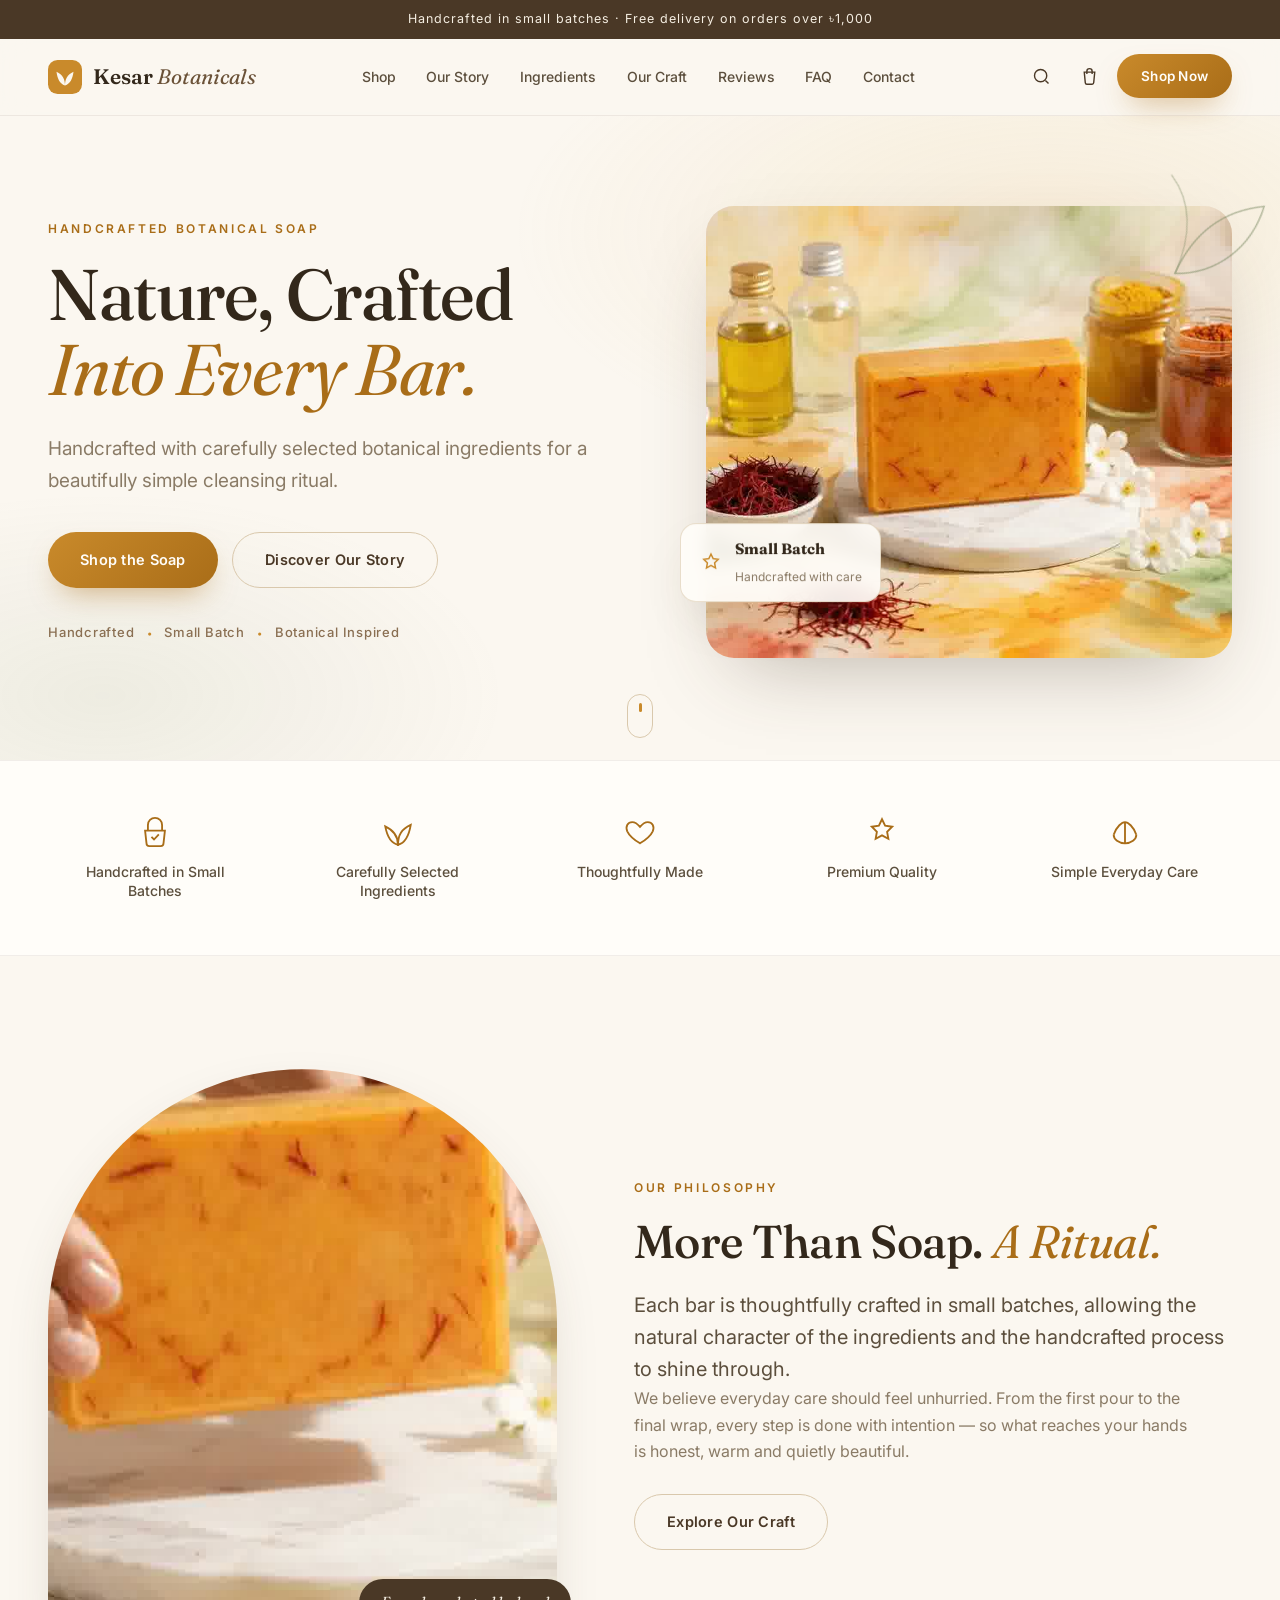
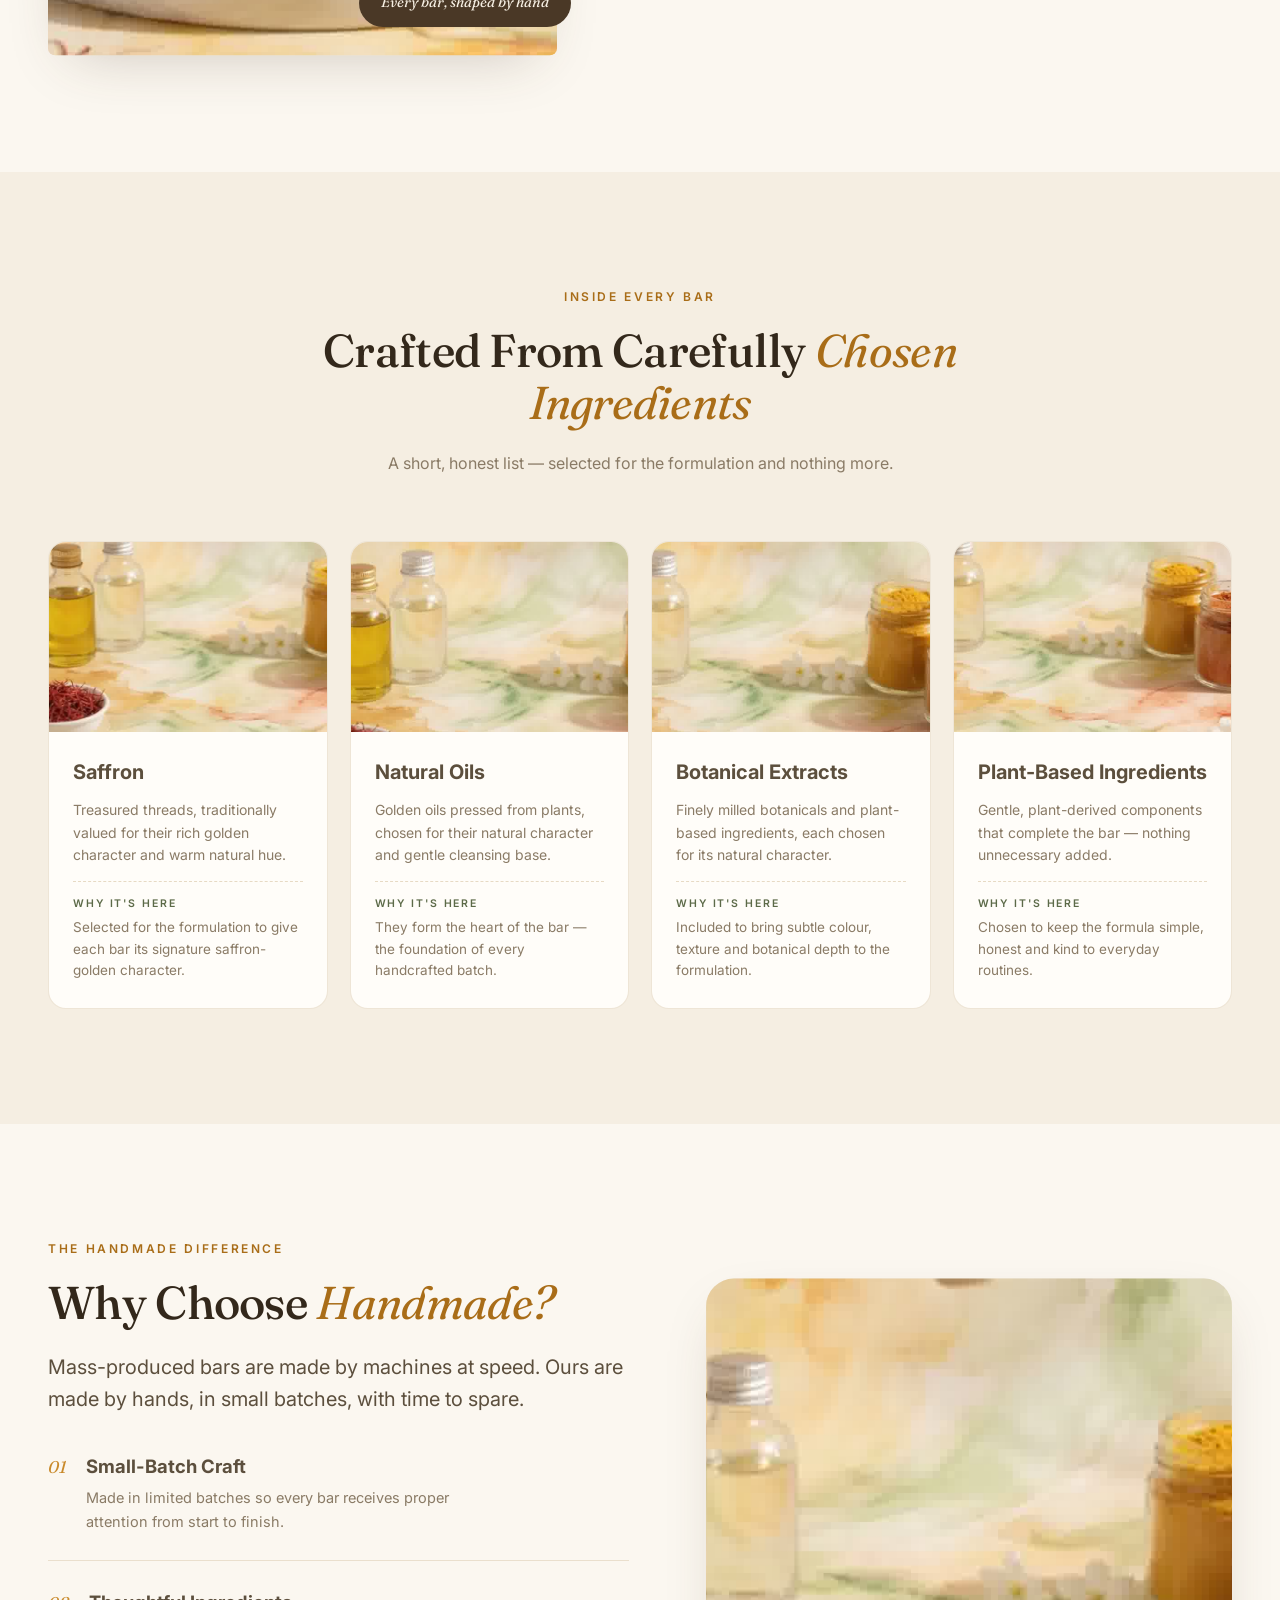
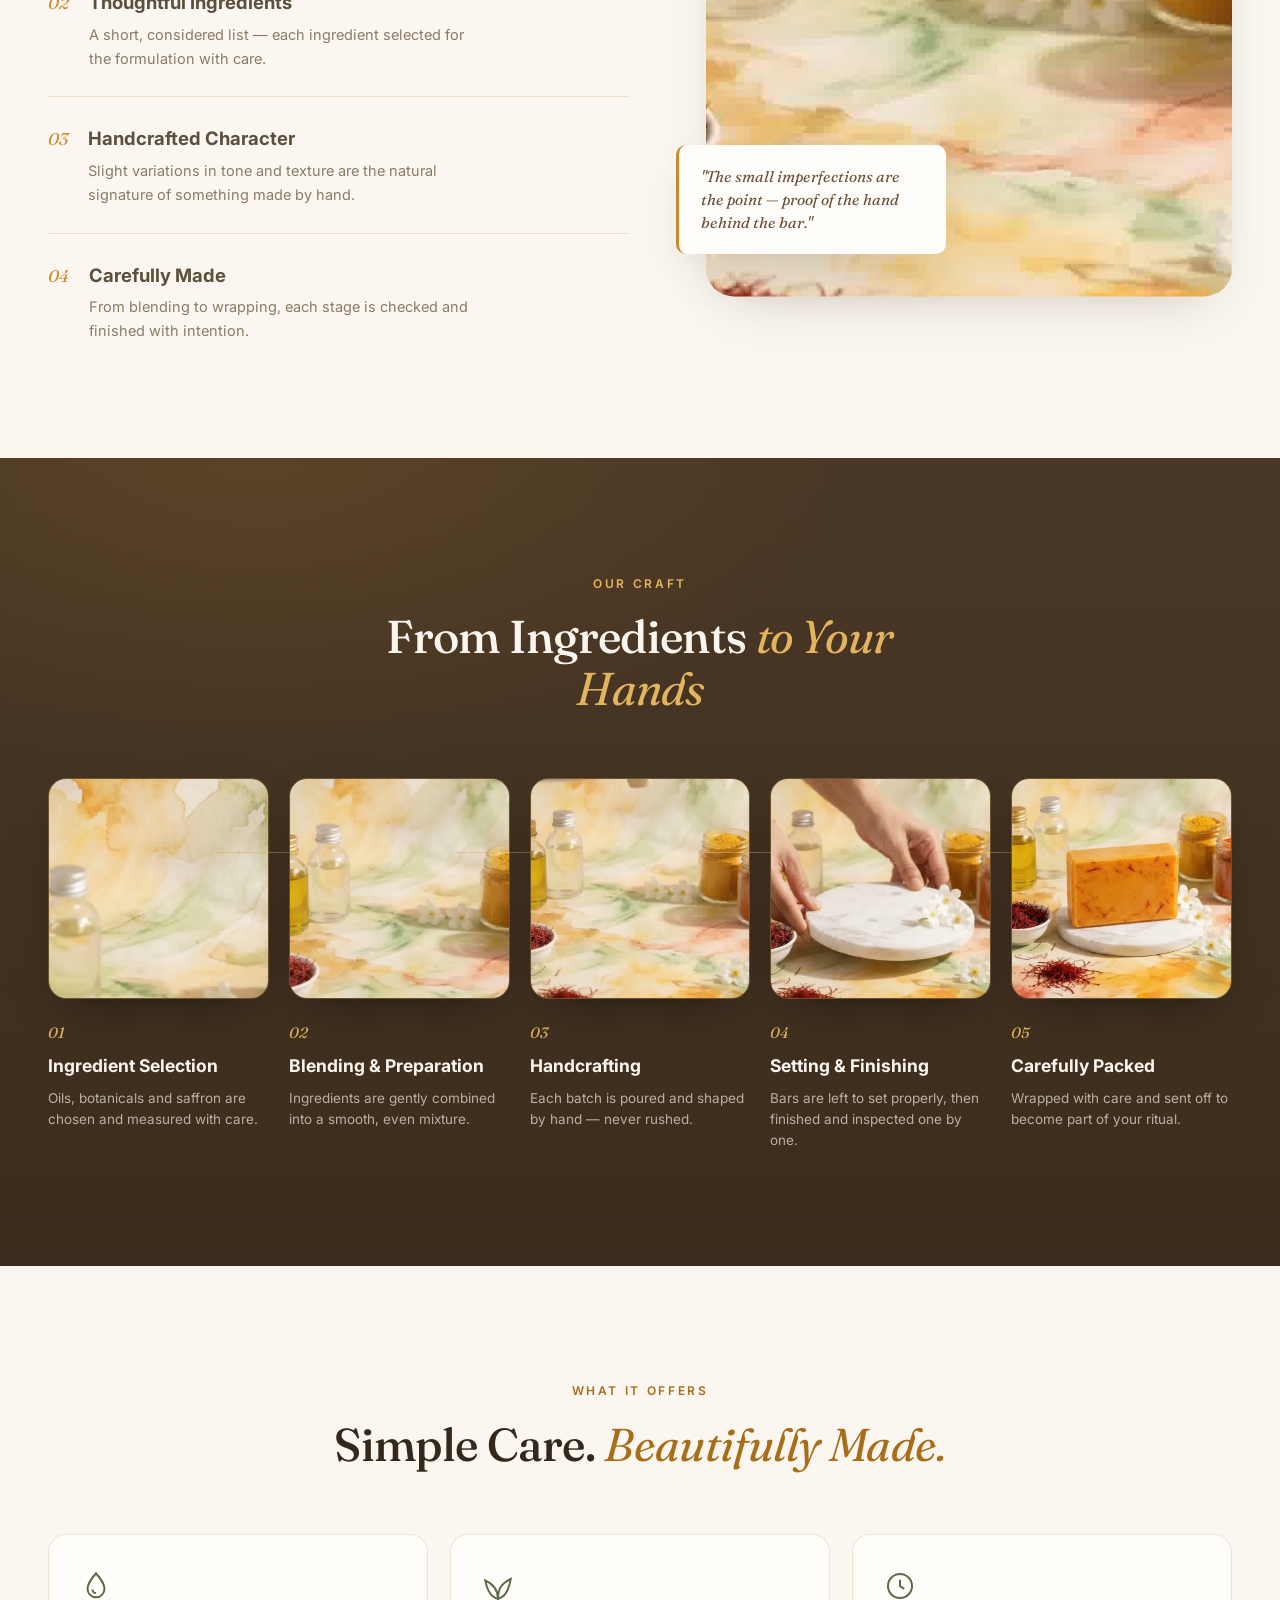
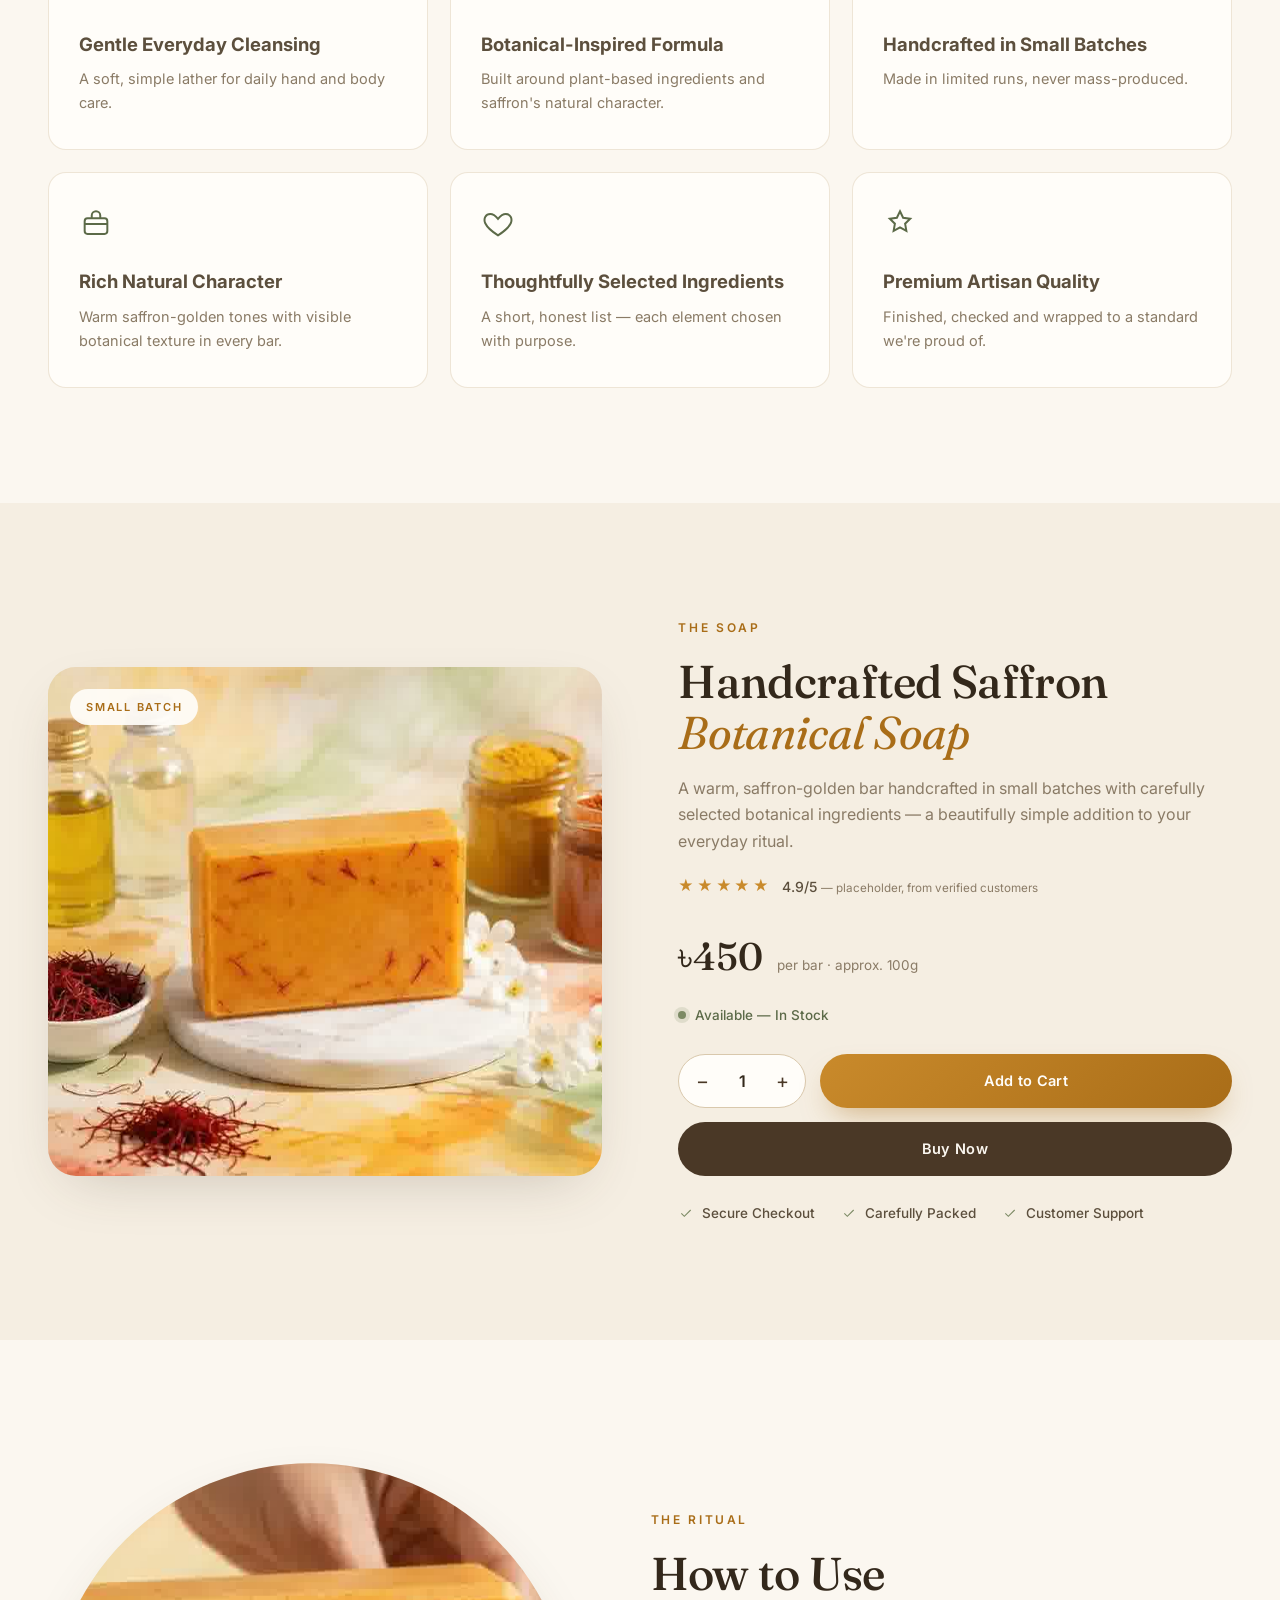
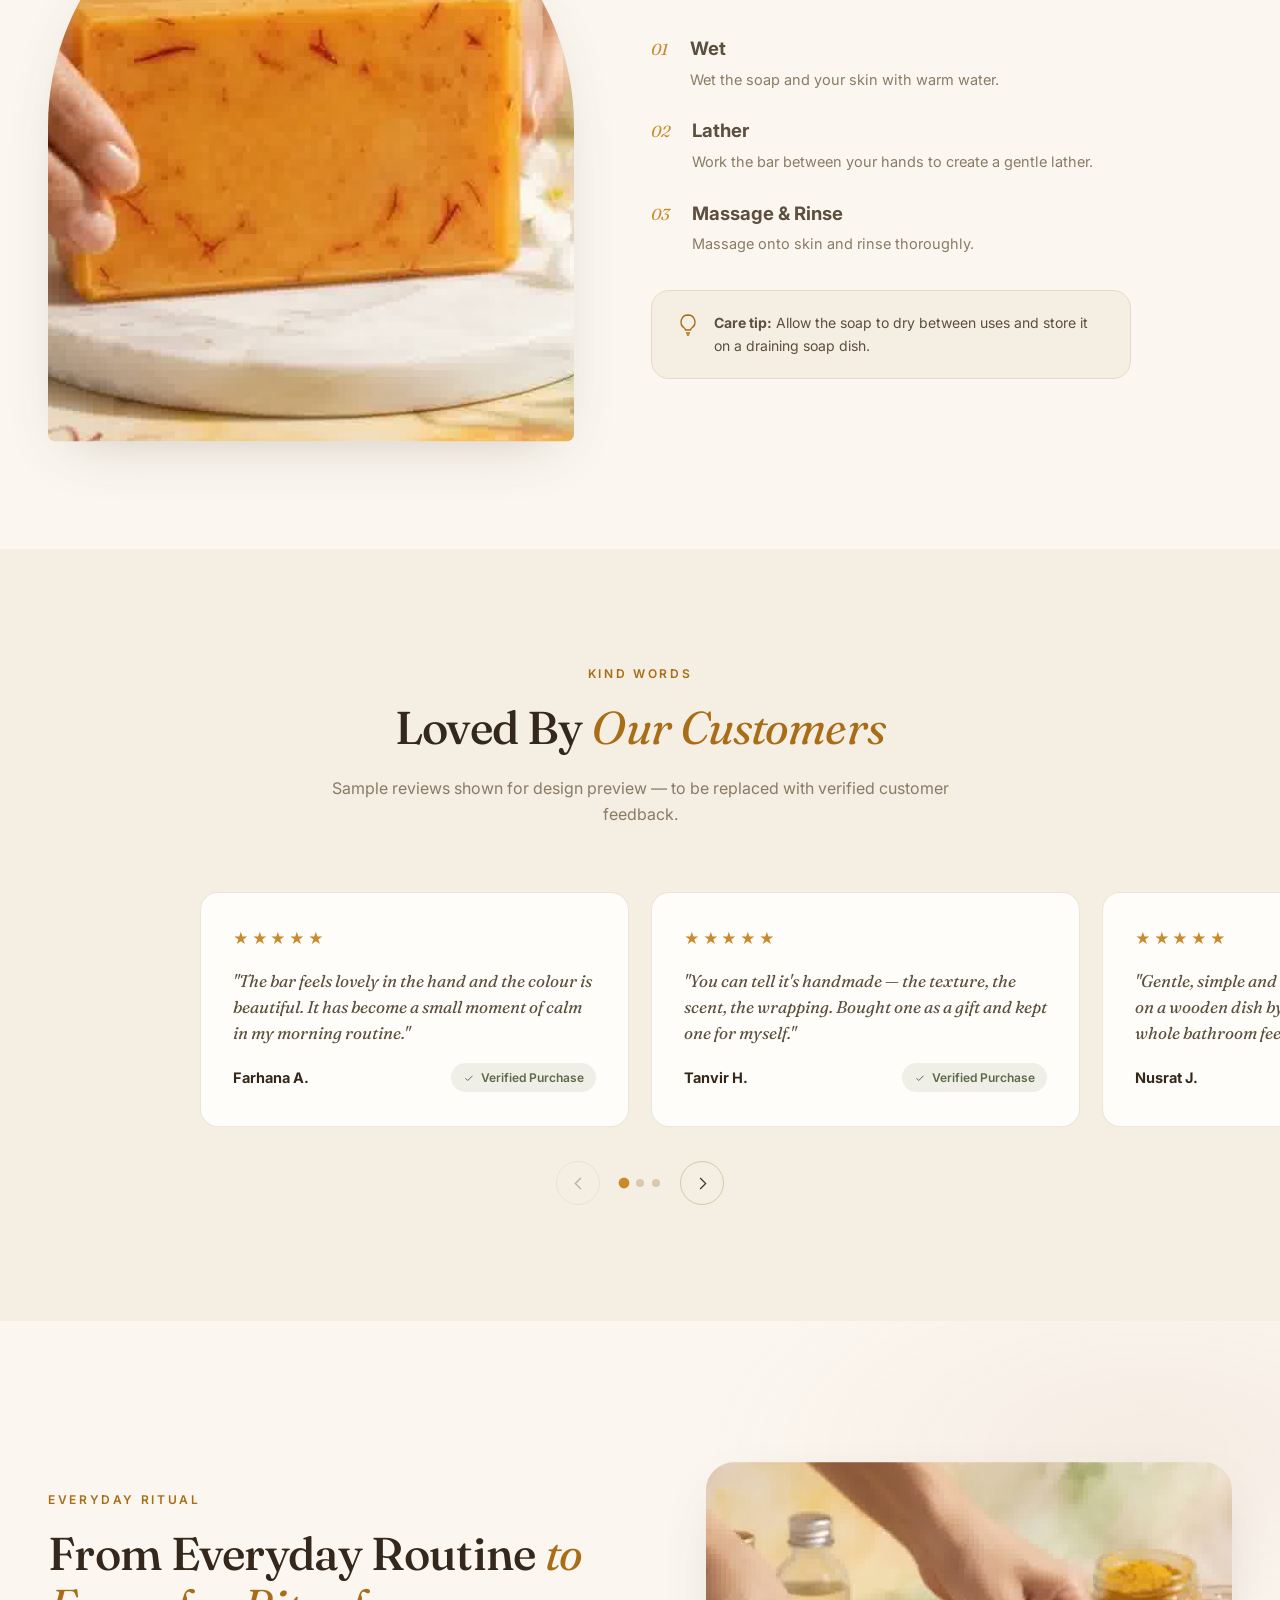
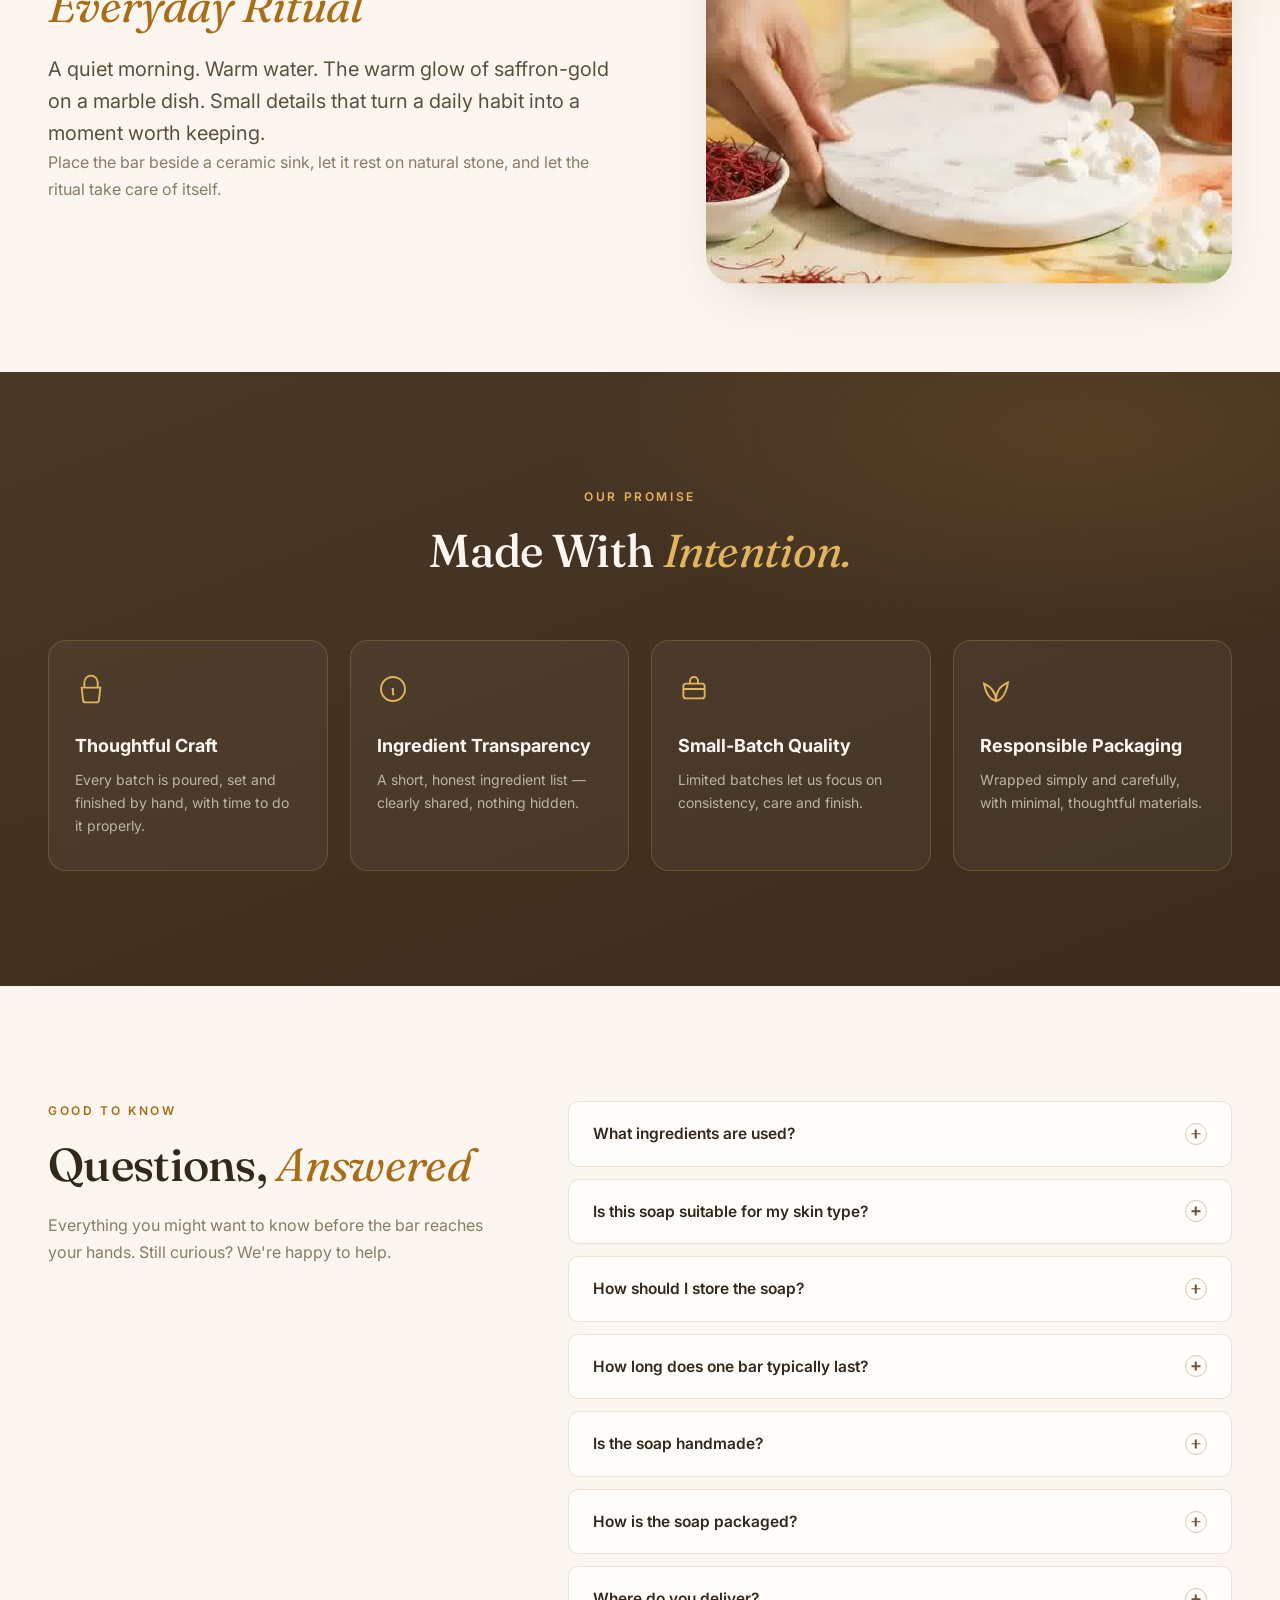
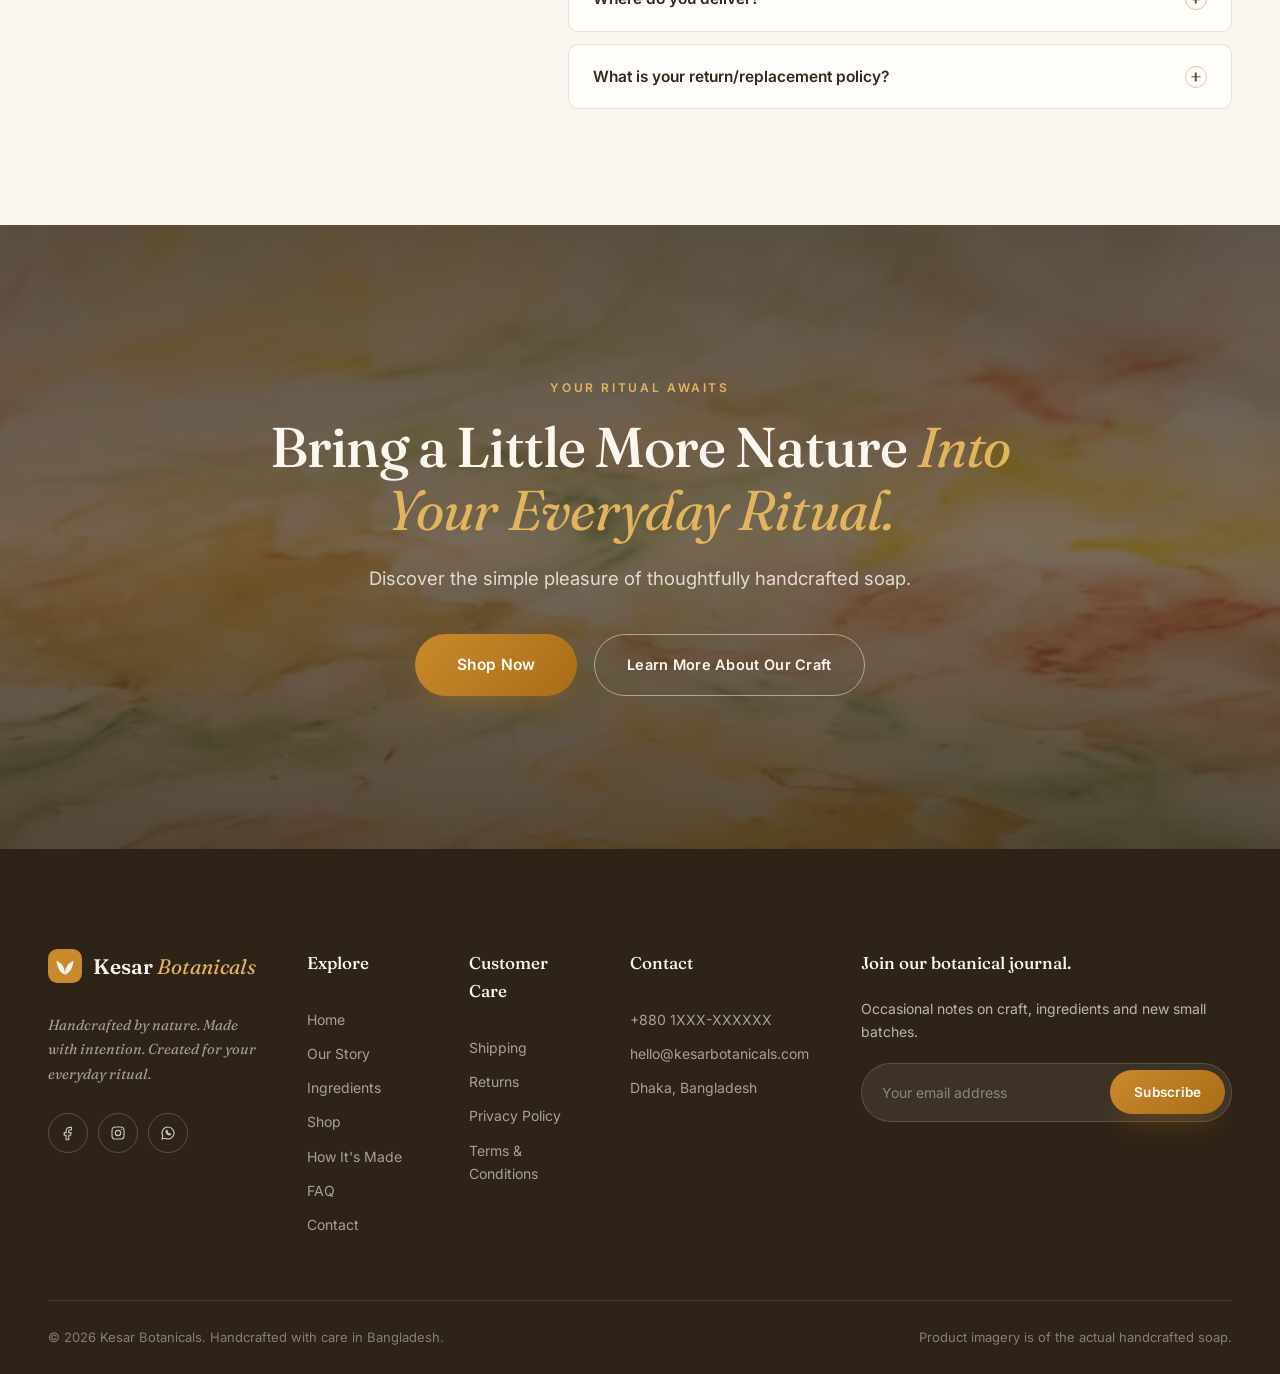
==== index.html @ 97b20f58 "Initial commit: Kesar Botanicals — handcrafted saffron soap landing page + checkout" ====
<!DOCTYPE html>
<html lang="en">
<head>
<meta charset="UTF-8">
<meta name="viewport" content="width=device-width, initial-scale=1.0">
<title>Kesar Botanicals — Handcrafted Saffron Botanical Soap</title>
<meta name="description" content="Handcrafted saffron botanical soap, made in small batches with carefully selected natural ingredients. Nature, crafted into every bar.">
<link rel="icon" href="data:image/svg+xml,<svg xmlns='http://www.w3.org/2000/svg' viewBox='0 0 32 32'><rect width='32' height='32' rx='8' fill='%23C98A2B'/><path d='M16 24c0-6 2-10 8-13-1 7-3 11-8 13zm0 0c0-6-2-10-8-13 1 7 3 11 8 13z' fill='%23FBF7F0'/></svg>">
<link rel="preconnect" href="https://fonts.googleapis.com">
<link rel="preconnect" href="https://fonts.gstatic.com" crossorigin>
<link href="https://fonts.googleapis.com/css2?family=Fraunces:ital,opsz,wght@0,9..144,300;0,9..144,400;0,9..144,500;0,9..144,600;1,9..144,300;1,9..144,400;1,9..144,500&family=Inter:wght@300;400;500;600&display=swap" rel="stylesheet">
<link rel="stylesheet" href="css/style.css">
</head>
<body>

<!-- ============ ANNOUNCEMENT BAR ============ -->
<div class="announce">Handcrafted in small batches · Free delivery on orders over ৳1,000</div>

<!-- ============ NAVIGATION ============ -->
<header class="nav" id="nav">
  <div class="container nav__inner">
    <a href="#hero" class="nav__logo" aria-label="Kesar Botanicals home">
      <svg viewBox="0 0 32 32" class="nav__logo-mark" aria-hidden="true"><rect width="32" height="32" rx="9" fill="var(--saffron)"/><path d="M16 24c0-6 2-10 8-13-1 7-3 11-8 13zm0 0c0-6-2-10-8-13 1 7 3 11 8 13z" fill="var(--ivory)"/></svg>
      <span>Kesar<em> Botanicals</em></span>
    </a>

    <nav class="nav__links" id="navLinks" aria-label="Primary">
      <a href="#shop">Shop</a>
      <a href="#story">Our Story</a>
      <a href="#ingredients">Ingredients</a>
      <a href="#craft">Our Craft</a>
      <a href="#reviews">Reviews</a>
      <a href="#faq">FAQ</a>
      <a href="#contact">Contact</a>
    </nav>

    <div class="nav__actions">
      <button class="icon-btn" aria-label="Search">
        <svg viewBox="0 0 24 24" fill="none" stroke="currentColor" stroke-width="1.6"><circle cx="11" cy="11" r="7"/><path d="M20 20l-3.5-3.5"/></svg>
      </button>
      <button class="icon-btn cart-btn" id="cartBtn" aria-label="Cart">
        <svg viewBox="0 0 24 24" fill="none" stroke="currentColor" stroke-width="1.6"><path d="M6 7h12l-1.2 12.2a1.8 1.8 0 0 1-1.8 1.6H9a1.8 1.8 0 0 1-1.8-1.6L6 7z"/><path d="M9 9V6a3 3 0 0 1 6 0v3"/></svg>
        <span class="cart-count" id="cartCount">0</span>
      </button>
      <a href="#shop" class="btn btn--primary btn--sm nav__cta">Shop Now</a>
      <button class="icon-btn nav__burger" id="burger" aria-label="Menu" aria-expanded="false">
        <svg viewBox="0 0 24 24" fill="none" stroke="currentColor" stroke-width="1.6"><path d="M4 7h16M4 12h16M4 17h16"/></svg>
      </button>
    </div>
  </div>
</header>

<!-- ============ 01 · HERO ============ -->
<section class="hero" id="hero">
  <div class="container hero__grid">
    <div class="hero__content">
      <p class="eyebrow reveal">Handcrafted Botanical Soap</p>
      <h1 class="hero__title reveal d1">Nature, Crafted <em>Into Every Bar.</em></h1>
      <p class="hero__sub reveal d2">Handcrafted with carefully selected botanical ingredients for a beautifully simple cleansing ritual.</p>
      <div class="hero__cta reveal d3">
        <a href="#shop" class="btn btn--primary">Shop the Soap</a>
        <a href="#story" class="btn btn--ghost">Discover Our Story</a>
      </div>
      <p class="hero__trust reveal d4">
        <span>Handcrafted</span><i>•</i><span>Small Batch</span><i>•</i><span>Botanical Inspired</span>
      </p>
    </div>

    <div class="hero__visual reveal d2">
      <div class="hero__frame" data-parallax="0.05">
        <img src="Images-jpg/Images/ezgif-frame-300.jpg" alt="Handcrafted saffron botanical soap resting on a marble dish, styled with saffron threads, natural oils and white blossoms" fetchpriority="high">
      </div>
      <div class="hero__badge" data-parallax="0.12">
        <svg viewBox="0 0 24 24" fill="none" stroke="currentColor" stroke-width="1.5" aria-hidden="true"><path d="M12 3l2.2 4.6 5 .7-3.6 3.5.9 5-4.5-2.4L7.5 16.8l.9-5L4.8 8.3l5-.7L12 3z"/></svg>
        <div><strong>Small Batch</strong><span>Handcrafted with care</span></div>
      </div>
      <svg class="hero__leaf" viewBox="0 0 120 120" aria-hidden="true"><path d="M60 110C60 70 75 40 110 20c5 40-15 75-50 90z" fill="none" stroke="var(--green)" stroke-width="1.4" opacity=".55"/><path d="M60 110C60 75 50 45 20 28" fill="none" stroke="var(--green)" stroke-width="1.2" opacity=".4"/></svg>
    </div>
  </div>
  <a href="#promise" class="hero__scroll" aria-label="Scroll to content"><span></span></a>
</section>

<!-- ============ 02 · TRUST / BRAND PROMISE ============ -->
<section class="promise" id="promise">
  <div class="container">
    <ul class="promise__grid">
      <li class="promise__item reveal">
        <svg viewBox="0 0 24 24" fill="none" stroke="currentColor" stroke-width="1.4"><path d="M7 11V7a5 5 0 0 1 10 0v4"/><path d="M5 11h14l-1 9a2 2 0 0 1-2 2H8a2 2 0 0 1-2-2l-1-9z"/><path d="M9.5 15.5l1.8 1.8 3.4-3.6"/></svg>
        <h3>Handcrafted in Small Batches</h3>
      </li>
      <li class="promise__item reveal d1">
        <svg viewBox="0 0 24 24" fill="none" stroke="currentColor" stroke-width="1.4"><path d="M12 21c0-7 2.5-11 9-14-1.5 9-4.5 13-9 14z"/><path d="M12 21C12 15 9.5 11 3 8c1.5 8 4.5 12 9 13z"/></svg>
        <h3>Carefully Selected Ingredients</h3>
      </li>
      <li class="promise__item reveal d2">
        <svg viewBox="0 0 24 24" fill="none" stroke="currentColor" stroke-width="1.4"><path d="M12 20s-7-4.3-9-8.5C1.5 8 3.5 5 6.5 5c2 0 3.7 1.2 5.5 3.4C13.8 6.2 15.5 5 17.5 5c3 0 5 3 3.5 6.5-2 4.2-9 8.5-9 8.5z"/></svg>
        <h3>Thoughtfully Made</h3>
      </li>
      <li class="promise__item reveal d3">
        <svg viewBox="0 0 24 24" fill="none" stroke="currentColor" stroke-width="1.4"><path d="M12 3l2.2 4.6 5 .7-3.6 3.5.9 5-4.5-2.4L7.5 16.8l.9-5L4.8 8.3l5-.7L12 3z"/></svg>
        <h3>Premium Quality</h3>
      </li>
      <li class="promise__item reveal d4">
        <svg viewBox="0 0 24 24" fill="none" stroke="currentColor" stroke-width="1.4"><path d="M4 14c2-6 6-9 8-9s6 3 8 9"/><path d="M4 14c0 3.3 3.6 6 8 6s8-2.7 8-6"/><path d="M12 5v15"/></svg>
        <h3>Simple Everyday Care</h3>
      </li>
    </ul>
  </div>
</section>

<!-- ============ 03 · PRODUCT STORY ============ -->
<section class="story section" id="story">
  <div class="container story__grid">
    <div class="story__visual reveal">
      <div class="frame frame--arch" data-parallax="0.04">
        <img src="Images-jpg/Images/ezgif-frame-199.jpg" alt="Hands holding the handcrafted saffron soap above a marble dish" loading="lazy">
      </div>
      <div class="story__chip">Every bar, shaped by hand</div>
    </div>
    <div class="story__content">
      <p class="eyebrow reveal">Our Philosophy</p>
      <h2 class="h2 reveal d1">More Than Soap. <em>A Ritual.</em></h2>
      <p class="lead reveal d2">Each bar is thoughtfully crafted in small batches, allowing the natural character of the ingredients and the handcrafted process to shine through.</p>
      <p class="body reveal d3">We believe everyday care should feel unhurried. From the first pour to the final wrap, every step is done with intention — so what reaches your hands is honest, warm and quietly beautiful.</p>
      <a href="#craft" class="btn btn--ghost reveal d4">Explore Our Craft</a>
    </div>
  </div>
</section>

<!-- ============ 04 · INGREDIENTS ============ -->
<section class="ingredients section section--cream" id="ingredients">
  <div class="container">
    <div class="section-head">
      <p class="eyebrow reveal">Inside Every Bar</p>
      <h2 class="h2 reveal d1">Crafted From Carefully <em>Chosen Ingredients</em></h2>
      <p class="section-head__sub reveal d2">A short, honest list — selected for the formulation and nothing more.</p>
    </div>

    <div class="ing-grid">
      <article class="ing-card reveal">
        <div class="ing-card__img"><img src="Images-jpg/Images/ezgif-frame-150.jpg" alt="Bowl of deep red saffron threads" style="object-position:14% 80%" loading="lazy"></div>
        <div class="ing-card__body">
          <h3>Saffron</h3>
          <p>Treasured threads, traditionally valued for their rich golden character and warm natural hue.</p>
          <p class="ing-card__why"><span>Why it's here</span>Selected for the formulation to give each bar its signature saffron-golden character.</p>
        </div>
      </article>

      <article class="ing-card reveal d1">
        <div class="ing-card__img"><img src="Images-jpg/Images/ezgif-frame-100.jpg" alt="Bottles of golden natural oils" style="object-position:24% 42%" loading="lazy"></div>
        <div class="ing-card__body">
          <h3>Natural Oils</h3>
          <p>Golden oils pressed from plants, chosen for their natural character and gentle cleansing base.</p>
          <p class="ing-card__why"><span>Why it's here</span>They form the heart of the bar — the foundation of every handcrafted batch.</p>
        </div>
      </article>

      <article class="ing-card reveal d2">
        <div class="ing-card__img"><img src="Images-jpg/Images/ezgif-frame-100.jpg" alt="Jars of finely milled botanical powders" style="object-position:86% 42%" loading="lazy"></div>
        <div class="ing-card__body">
          <h3>Botanical Extracts</h3>
          <p>Finely milled botanicals and plant-based ingredients, each chosen for its natural character.</p>
          <p class="ing-card__why"><span>Why it's here</span>Included to bring subtle colour, texture and botanical depth to the formulation.</p>
        </div>
      </article>

      <article class="ing-card reveal d3">
        <div class="ing-card__img"><img src="Images-jpg/Images/ezgif-frame-150.jpg" alt="Delicate white jasmine blossoms" style="object-position:82% 88%" loading="lazy"></div>
        <div class="ing-card__body">
          <h3>Plant-Based Ingredients</h3>
          <p>Gentle, plant-derived components that complete the bar — nothing unnecessary added.</p>
          <p class="ing-card__why"><span>Why it's here</span>Chosen to keep the formula simple, honest and kind to everyday routines.</p>
        </div>
      </article>
    </div>
  </div>
</section>

<!-- ============ 05 · WHY HANDMADE ============ -->
<section class="why section" id="why">
  <div class="container why__grid">
    <div class="why__content">
      <p class="eyebrow reveal">The Handmade Difference</p>
      <h2 class="h2 reveal d1">Why Choose <em>Handmade?</em></h2>
      <p class="lead reveal d2">Mass-produced bars are made by machines at speed. Ours are made by hands, in small batches, with time to spare.</p>

      <ul class="why__list">
        <li class="reveal d2">
          <span class="why__num">01</span>
          <div><h3>Small-Batch Craft</h3><p>Made in limited batches so every bar receives proper attention from start to finish.</p></div>
        </li>
        <li class="reveal d3">
          <span class="why__num">02</span>
          <div><h3>Thoughtful Ingredients</h3><p>A short, considered list — each ingredient selected for the formulation with care.</p></div>
        </li>
        <li class="reveal d4">
          <span class="why__num">03</span>
          <div><h3>Handcrafted Character</h3><p>Slight variations in tone and texture are the natural signature of something made by hand.</p></div>
        </li>
        <li class="reveal d5">
          <span class="why__num">04</span>
          <div><h3>Carefully Made</h3><p>From blending to wrapping, each stage is checked and finished with intention.</p></div>
        </li>
      </ul>
    </div>

    <div class="why__visual reveal d2">
      <div class="frame frame--tall" data-parallax="0.05">
        <img src="Images-jpg/Images/ezgif-frame-150.jpg" alt="Botanical powders, saffron threads and blossoms arranged on a hand-painted surface" loading="lazy">
      </div>
      <div class="why__quote">
        <p>"The small imperfections are the point — proof of the hand behind the bar."</p>
      </div>
    </div>
  </div>
</section>

<!-- ============ 06 · HOW IT'S MADE ============ -->
<section class="craft section section--deep" id="craft">
  <div class="container">
    <div class="section-head">
      <p class="eyebrow eyebrow--light reveal">Our Craft</p>
      <h2 class="h2 h2--light reveal d1">From Ingredients <em>to Your Hands</em></h2>
    </div>

    <ol class="steps">
      <li class="step reveal">
        <div class="step__img"><img src="Images-jpg/Images/ezgif-frame-050.jpg" alt="Golden oils and ingredient bottles gathered for a new batch" loading="lazy"></div>
        <span class="step__num">01</span>
        <h3>Ingredient Selection</h3>
        <p>Oils, botanicals and saffron are chosen and measured with care.</p>
      </li>
      <li class="step reveal d1">
        <div class="step__img"><img src="Images-jpg/Images/ezgif-frame-100.jpg" alt="Natural oils and botanical powders prepared for blending" loading="lazy"></div>
        <span class="step__num">02</span>
        <h3>Blending &amp; Preparation</h3>
        <p>Ingredients are gently combined into a smooth, even mixture.</p>
      </li>
      <li class="step reveal d2">
        <div class="step__img"><img src="Images-jpg/Images/ezgif-frame-150.jpg" alt="The full handcrafting table with saffron, oils and botanicals" loading="lazy"></div>
        <span class="step__num">03</span>
        <h3>Handcrafting</h3>
        <p>Each batch is poured and shaped by hand — never rushed.</p>
      </li>
      <li class="step reveal d3">
        <div class="step__img"><img src="Images-jpg/Images/ezgif-frame-180.jpg" alt="Marble dish set among ingredients for setting and finishing" loading="lazy"></div>
        <span class="step__num">04</span>
        <h3>Setting &amp; Finishing</h3>
        <p>Bars are left to set properly, then finished and inspected one by one.</p>
      </li>
      <li class="step reveal d4">
        <div class="step__img"><img src="Images-jpg/Images/ezgif-frame-280.jpg" alt="Finished saffron soap bar presented on marble with botanicals" loading="lazy"></div>
        <span class="step__num">05</span>
        <h3>Carefully Packed</h3>
        <p>Wrapped with care and sent off to become part of your ritual.</p>
      </li>
    </ol>
  </div>
</section>

<!-- ============ 07 · BENEFITS ============ -->
<section class="benefits section">
  <div class="container">
    <div class="section-head">
      <p class="eyebrow reveal">What It Offers</p>
      <h2 class="h2 reveal d1">Simple Care. <em>Beautifully Made.</em></h2>
    </div>

    <div class="benefits__grid">
      <div class="benefit reveal">
        <svg viewBox="0 0 24 24" fill="none" stroke="currentColor" stroke-width="1.4"><path d="M12 3c3.5 4 6 7.5 6 11a6 6 0 0 1-12 0c0-3.5 2.5-7 6-11z"/><path d="M9.5 14.5a2.5 2.5 0 0 0 2.5 2.5"/></svg>
        <h3>Gentle Everyday Cleansing</h3>
        <p>A soft, simple lather for daily hand and body care.</p>
      </div>
      <div class="benefit reveal d1">
        <svg viewBox="0 0 24 24" fill="none" stroke="currentColor" stroke-width="1.4"><path d="M12 21c0-7 2.5-11 9-14-1.5 9-4.5 13-9 14z"/><path d="M12 21C12 15 9.5 11 3 8c1.5 8 4.5 12 9 13z"/></svg>
        <h3>Botanical-Inspired Formula</h3>
        <p>Built around plant-based ingredients and saffron's natural character.</p>
      </div>
      <div class="benefit reveal d2">
        <svg viewBox="0 0 24 24" fill="none" stroke="currentColor" stroke-width="1.4"><circle cx="12" cy="12" r="8.5"/><path d="M12 7.5V12l3 2"/></svg>
        <h3>Handcrafted in Small Batches</h3>
        <p>Made in limited runs, never mass-produced.</p>
      </div>
      <div class="benefit reveal d3">
        <svg viewBox="0 0 24 24" fill="none" stroke="currentColor" stroke-width="1.4"><rect x="4" y="8" width="16" height="11" rx="2"/><path d="M4 12h16M9 8V6a3 3 0 0 1 6 0v2"/></svg>
        <h3>Rich Natural Character</h3>
        <p>Warm saffron-golden tones with visible botanical texture in every bar.</p>
      </div>
      <div class="benefit reveal d4">
        <svg viewBox="0 0 24 24" fill="none" stroke="currentColor" stroke-width="1.4"><path d="M12 20s-7-4.3-9-8.5C1.5 8 3.5 5 6.5 5c2 0 3.7 1.2 5.5 3.4C13.8 6.2 15.5 5 17.5 5c3 0 5 3 3.5 6.5-2 4.2-9 8.5-9 8.5z"/></svg>
        <h3>Thoughtfully Selected Ingredients</h3>
        <p>A short, honest list — each element chosen with purpose.</p>
      </div>
      <div class="benefit reveal d5">
<svg viewBox="0 0 24 24" fill="none" stroke="currentColor" stroke-width="1.4"><path d="M12 3l2.2 4.6 5 .7-3.6 3.5.9 5-4.5-2.4L7.5 16.8l.9-5L4.8 8.3l5-.7L12 3z"/></svg>
        <h3>Premium Artisan Quality</h3>
        <p>Finished, checked and wrapped to a standard we're proud of.</p>
      </div>
    </div>
  </div>
</section>

<!-- ============ 08 · PRODUCT SHOWCASE / SHOP ============ -->
<section class="shop section section--cream" id="shop">
  <div class="container shop__grid">
    <div class="shop__visual reveal">
      <div class="frame frame--soft">
        <img src="Images-jpg/Images/ezgif-frame-280.jpg" alt="Handcrafted Saffron Botanical Soap on a marble dish surrounded by saffron threads, oils and botanical powders" loading="lazy">
      </div>
      <span class="shop__flag">Small Batch</span>
    </div>

    <div class="shop__panel">
      <p class="eyebrow reveal">The Soap</p>
      <h2 class="h2 reveal d1">Handcrafted Saffron <em>Botanical Soap</em></h2>
      <p class="body reveal d2">A warm, saffron-golden bar handcrafted in small batches with carefully selected botanical ingredients — a beautifully simple addition to your everyday ritual.</p>

      <div class="shop__rating reveal d2" aria-label="Rated 4.9 out of 5">
        <span class="stars" aria-hidden="true">★★★★★</span>
        <span class="shop__rating-text">4.9/5 <small>— placeholder, from verified customers</small></span>
      </div>

      <div class="shop__price reveal d3">
        <span class="price">৳450</span><!-- placeholder price — replace with final pricing -->
        <span class="price-note">per bar · approx. 100g</span>
      </div>

      <div class="shop__stock reveal d3"><span class="dot"></span>Available — In Stock</div>

      <div class="shop__actions reveal d4">
        <div class="qty" role="group" aria-label="Quantity">
          <button id="qtyMinus" aria-label="Decrease quantity">−</button>
          <span id="qtyValue">1</span>
          <button id="qtyPlus" aria-label="Increase quantity">+</button>
        </div>
        <button class="btn btn--primary btn--wide" id="addToCart">Add to Cart</button>
      </div>
      <button class="btn btn--dark btn--wide reveal d4" id="buyNow">Buy Now</button>

      <ul class="shop__assurances reveal d5">
        <li><svg viewBox="0 0 24 24" fill="none" stroke="currentColor" stroke-width="1.6"><path d="M5 12.5l4.5 4.5L19 7.5"/></svg>Secure Checkout</li>
        <li><svg viewBox="0 0 24 24" fill="none" stroke="currentColor" stroke-width="1.6"><path d="M5 12.5l4.5 4.5L19 7.5"/></svg>Carefully Packed</li>
        <li><svg viewBox="0 0 24 24" fill="none" stroke="currentColor" stroke-width="1.6"><path d="M5 12.5l4.5 4.5L19 7.5"/></svg>Customer Support</li>
      </ul>
    </div>
  </div>
</section>

<!-- ============ 09 · HOW TO USE ============ -->
<section class="howto section">
  <div class="container howto__grid">
    <div class="howto__visual reveal">
      <div class="frame frame--arch" data-parallax="0.04">
        <img src="Images-jpg/Images/ezgif-frame-215.jpg" alt="Hands placing the saffron soap onto a marble dish" loading="lazy">
      </div>
    </div>
    <div class="howto__content">
      <p class="eyebrow reveal">The Ritual</p>
      <h2 class="h2 reveal d1">How to Use</h2>
      <ol class="howto__steps">
        <li class="reveal d2"><span>01</span><div><h3>Wet</h3><p>Wet the soap and your skin with warm water.</p></div></li>
        <li class="reveal d3"><span>02</span><div><h3>Lather</h3><p>Work the bar between your hands to create a gentle lather.</p></div></li>
        <li class="reveal d4"><span>03</span><div><h3>Massage &amp; Rinse</h3><p>Massage onto skin and rinse thoroughly.</p></div></li>
      </ol>
      <div class="howto__tip reveal d5">
        <svg viewBox="0 0 24 24" fill="none" stroke="currentColor" stroke-width="1.4"><path d="M12 2a7 7 0 0 1 4 12.7c-.8.6-1.3 1.4-1.5 2.3h-5c-.2-.9-.7-1.7-1.5-2.3A7 7 0 0 1 12 2z"/><path d="M10 20h4M10.8 22h2.4"/></svg>
        <p><strong>Care tip:</strong> Allow the soap to dry between uses and store it on a draining soap dish.</p>
      </div>
    </div>
  </div>
</section>

<!-- ============ 10 · TESTIMONIALS ============ -->
<section class="reviews section section--cream" id="reviews">
  <div class="container">
    <div class="section-head">
      <p class="eyebrow reveal">Kind Words</p>
      <h2 class="h2 reveal d1">Loved By <em>Our Customers</em></h2>
      <p class="section-head__sub reveal d2">Sample reviews shown for design preview — to be replaced with verified customer feedback.</p>
    </div>

    <div class="carousel reveal d2">
      <div class="carousel__track" id="carouselTrack">
        <article class="t-card">
          <span class="stars" aria-hidden="true">★★★★★</span>
          <p>"The bar feels lovely in the hand and the colour is beautiful. It has become a small moment of calm in my morning routine."</p>
          <footer><strong>Farhana A.</strong><span class="verified"><svg viewBox="0 0 24 24" fill="none" stroke="currentColor" stroke-width="2"><path d="M5 12.5l4.5 4.5L19 7.5"/></svg>Verified Purchase</span></footer>
        </article>
        <article class="t-card">
          <span class="stars" aria-hidden="true">★★★★★</span>
          <p>"You can tell it's handmade — the texture, the scent, the wrapping. Bought one as a gift and kept one for myself."</p>
          <footer><strong>Tanvir H.</strong><span class="verified"><svg viewBox="0 0 24 24" fill="none" stroke="currentColor" stroke-width="2"><path d="M5 12.5l4.5 4.5L19 7.5"/></svg>Verified Purchase</span></footer>
        </article>
        <article class="t-card">
          <span class="stars" aria-hidden="true">★★★★★</span>
          <p>"Gentle, simple and beautifully made. I keep mine on a wooden dish by the sink and it makes the whole bathroom feel warmer."</p>
          <footer><strong>Nusrat J.</strong><span class="verified"><svg viewBox="0 0 24 24" fill="none" stroke="currentColor" stroke-width="2"><path d="M5 12.5l4.5 4.5L19 7.5"/></svg>Verified Purchase</span></footer>
        </article>
        <article class="t-card">
          <span class="stars" aria-hidden="true">★★★★★</span>
          <p>"A thoughtful little luxury. The saffron threads visible in the bar make it feel genuinely crafted, not factory-made."</p>
          <footer><strong>Rafi K.</strong><span class="verified"><svg viewBox="0 0 24 24" fill="none" stroke="currentColor" stroke-width="2"><path d="M5 12.5l4.5 4.5L19 7.5"/></svg>Verified Purchase</span></footer>
        </article>
      </div>

      <div class="carousel__nav">
        <button id="prevReview" aria-label="Previous review"><svg viewBox="0 0 24 24" fill="none" stroke="currentColor" stroke-width="1.6"><path d="M15 5l-7 7 7 7"/></svg></button>
        <div class="carousel__dots" id="carouselDots"></div>
        <button id="nextReview" aria-label="Next review"><svg viewBox="0 0 24 24" fill="none" stroke="currentColor" stroke-width="1.6"><path d="M9 5l7 7-7 7"/></svg></button>
      </div>
    </div>
  </div>
</section>

<!-- ============ 11 · LIFESTYLE ============ -->
<section class="lifestyle section">
  <div class="container lifestyle__grid">
    <div class="lifestyle__content">
      <p class="eyebrow reveal">Everyday Ritual</p>
      <h2 class="h2 reveal d1">From Everyday Routine <em>to Everyday Ritual</em></h2>
      <p class="lead reveal d2">A quiet morning. Warm water. The warm glow of saffron-gold on a marble dish. Small details that turn a daily habit into a moment worth keeping.</p>
      <p class="body reveal d3">Place the bar beside a ceramic sink, let it rest on natural stone, and let the ritual take care of itself.</p>
    </div>
    <div class="lifestyle__visual reveal d2">
      <div class="frame frame--soft" data-parallax="0.05">
        <img src="Images-jpg/Images/ezgif-frame-193.jpg" alt="A calm handcrafted scene with marble dish, saffron threads, oils and white blossoms" loading="lazy">
      </div>
    </div>
  </div>
</section>

<!-- ============ 12 · BRAND VALUES ============ -->
<section class="values section section--texture">
  <div class="container">
    <div class="section-head">
      <p class="eyebrow eyebrow--light reveal">Our Promise</p>
      <h2 class="h2 h2--light reveal d1">Made With <em>Intention.</em></h2>
    </div>
    <div class="values__grid">
      <div class="value reveal">
        <svg viewBox="0 0 24 24" fill="none" stroke="currentColor" stroke-width="1.4"><path d="M7 11V7a5 5 0 0 1 10 0v4"/><path d="M5 11h14l-1 9a2 2 0 0 1-2 2H8a2 2 0 0 1-2-2l-1-9z"/></svg>
        <h3>Thoughtful Craft</h3><p>Every batch is poured, set and finished by hand, with time to do it properly.</p>
      </div>
      <div class="value reveal d1">
        <svg viewBox="0 0 24 24" fill="none" stroke="currentColor" stroke-width="1.4"><circle cx="12" cy="12" r="9"/><path d="M12 8h.01M11 12h1v4h1"/></svg>
        <h3>Ingredient Transparency</h3><p>A short, honest ingredient list — clearly shared, nothing hidden.</p>
      </div>
      <div class="value reveal d2">
        <svg viewBox="0 0 24 24" fill="none" stroke="currentColor" stroke-width="1.4"><rect x="4" y="8" width="16" height="11" rx="2"/><path d="M4 12h16M9 8V6a3 3 0 0 1 6 0v2"/></svg>
        <h3>Small-Batch Quality</h3><p>Limited batches let us focus on consistency, care and finish.</p>
      </div>
      <div class="value reveal d3">
        <svg viewBox="0 0 24 24" fill="none" stroke="currentColor" stroke-width="1.4"><path d="M12 21c0-7 2.5-11 9-14-1.5 9-4.5 13-9 14z"/><path d="M12 21C12 15 9.5 11 3 8c1.5 8 4.5 12 9 13z"/></svg>
        <h3>Responsible Packaging</h3><p>Wrapped simply and carefully, with minimal, thoughtful materials.</p>
      </div>
    </div>
  </div>
</section>

<!-- ============ 13 · FAQ ============ -->
<section class="faq section" id="faq">
  <div class="container faq__grid">
    <div class="faq__intro">
      <p class="eyebrow reveal">Good to Know</p>
      <h2 class="h2 reveal d1">Questions, <em>Answered</em></h2>
      <p class="body reveal d2">Everything you might want to know before the bar reaches your hands. Still curious? We're happy to help.</p>
    </div>

    <div class="faq__list reveal d2">
      <details class="faq__item">
        <summary>What ingredients are used?<span class="faq__icon"></span></summary>
        <p>Each bar is made with natural oils, saffron and carefully selected plant-based botanical ingredients. The full list is printed on the packaging.</p>
      </details>
      <details class="faq__item">
        <summary>Is this soap suitable for my skin type?<span class="faq__icon"></span></summary>
        <p>The bar is formulated for gentle everyday cleansing. If you have specific skin concerns or sensitivities, we recommend checking the ingredient list or doing a small patch test first.</p>
      </details>
      <details class="faq__item">
        <summary>How should I store the soap?<span class="faq__icon"></span></summary>
        <p>Keep it on a draining soap dish and let it dry between uses. Avoid leaving it in direct streams of water.</p>
      </details>
      <details class="faq__item">
        <summary>How long does one bar typically last?<span class="faq__icon"></span></summary>
        <p>With proper dry storage between uses, a single bar typically lasts several weeks of daily use. Handmade bars appreciate good drainage.</p>
      </details>
      <details class="faq__item">
        <summary>Is the soap handmade?<span class="faq__icon"></span></summary>
        <p>Yes — every bar is handcrafted in small batches, which is why each one carries its own subtle character.</p>
      </details>
      <details class="faq__item">
        <summary>How is the soap packaged?<span class="faq__icon"></span></summary>
        <p>Bars are wrapped carefully in minimal, thoughtful packaging designed to protect the soap and reduce waste.</p>
      </details>
      <details class="faq__item">
        <summary>Where do you deliver?<span class="faq__icon"></span></summary>
        <p>We currently deliver across Bangladesh. Delivery times and charges are confirmed at checkout.</p>
      </details>
      <details class="faq__item">
        <summary>What is your return/replacement policy?<span class="faq__icon"></span></summary>
        <p>If your order arrives damaged or there's an issue with your bar, contact our support team and we'll arrange a replacement or refund.</p>
      </details>
    </div>
  </div>
</section>

<!-- ============ 14 · FINAL CTA ============ -->
<section class="final">
  <div class="final__bg" aria-hidden="true"><img src="Images-jpg/Images/ezgif-frame-001.jpg" alt="" loading="lazy"></div>
  <div class="container final__content">
    <p class="eyebrow eyebrow--light reveal">Your Ritual Awaits</p>
    <h2 class="final__title reveal d1">Bring a Little More Nature <em>Into Your Everyday Ritual.</em></h2>
    <p class="final__sub reveal d2">Discover the simple pleasure of thoughtfully handcrafted soap.</p>
    <div class="final__cta reveal d3">
      <a href="#shop" class="btn btn--primary btn--lg">Shop Now</a>
      <a href="#craft" class="btn btn--outline-light">Learn More About Our Craft</a>
    </div>
  </div>
</section>

<!-- ============ 15 · FOOTER ============ -->
<footer class="footer" id="contact">
  <div class="container footer__grid">
    <div class="footer__brand">
      <a href="#hero" class="nav__logo">
        <svg viewBox="0 0 32 32" class="nav__logo-mark" aria-hidden="true"><rect width="32" height="32" rx="9" fill="var(--saffron)"/><path d="M16 24c0-6 2-10 8-13-1 7-3 11-8 13zm0 0c0-6-2-10-8-13 1 7 3 11 8 13z" fill="var(--ivory)"/></svg>
        <span>Kesar<em> Botanicals</em></span>
      </a>
      <p>Handcrafted by nature. Made with intention. Created for your everyday ritual.</p>
      <div class="footer__social">
        <a href="#" aria-label="Facebook"><svg viewBox="0 0 24 24" fill="none" stroke="currentColor" stroke-width="1.5"><path d="M14 8h2.5V4.5H14A4.5 4.5 0 0 0 9.5 9v2.5H7V15h2.5v6H13v-6h2.5l.5-3.5h-3V9a1 1 0 0 1 1-1z"/></svg></a>
        <a href="#" aria-label="Instagram"><svg viewBox="0 0 24 24" fill="none" stroke="currentColor" stroke-width="1.5"><rect x="4" y="4" width="16" height="16" rx="4.5"/><circle cx="12" cy="12" r="3.5"/><circle cx="16.8" cy="7.2" r=".8" fill="currentColor" stroke="none"/></svg></a>
        <a href="#" aria-label="WhatsApp"><svg viewBox="0 0 24 24" fill="none" stroke="currentColor" stroke-width="1.5"><path d="M12 4a8 8 0 0 0-6.9 12L4 20l4.2-1A8 8 0 1 0 12 4z"/><path d="M9.3 9.5c.3 2.5 2.7 4.9 5.2 5.2l1-1.2-1.8-.9-.8.6a5.3 5.3 0 0 1-2.1-2.1l.6-.8-.9-1.8-1.2 1z"/></svg></a>
      </div>
    </div>

    <nav class="footer__col" aria-label="Footer">
      <h4>Explore</h4>
      <a href="#hero">Home</a>
      <a href="#story">Our Story</a>
      <a href="#ingredients">Ingredients</a>
      <a href="#shop">Shop</a>
      <a href="#craft">How It's Made</a>
      <a href="#faq">FAQ</a>
      <a href="#contact">Contact</a>
    </nav>

    <nav class="footer__col" aria-label="Customer care">
      <h4>Customer Care</h4>
      <a href="#">Shipping</a>
      <a href="#">Returns</a>
      <a href="#">Privacy Policy</a>
      <a href="#">Terms &amp; Conditions</a>
    </nav>

    <div class="footer__col">
      <h4>Contact</h4>
      <a href="tel:+8801XXXXXXXXX">+880 1XXX-XXXXXX</a>
      <a href="mailto:hello@kesarbotanicals.com">hello@kesarbotanicals.com</a>
      <address>Dhaka, Bangladesh</address>
    </div>

    <div class="footer__news">
      <h4>Join our botanical journal.</h4>
      <p>Occasional notes on craft, ingredients and new small batches.</p>
      <form id="newsForm" class="footer__form">
        <input type="email" placeholder="Your email address" required aria-label="Email address">
        <button type="submit" class="btn btn--primary btn--sm">Subscribe</button>
      </form>
      <p class="footer__form-msg" id="newsMsg" hidden>Thank you — you're on the list. 🌿</p>
    </div>
  </div>

  <div class="container footer__bottom">
    <p>© 2026 Kesar Botanicals. Handcrafted with care in Bangladesh.</p>
    <p class="footer__note">Product imagery is of the actual handcrafted soap.</p>
  </div>
</footer>

<!-- ============ MOBILE STICKY CTA ============ -->
<div class="sticky-cta" id="stickyCta">
  <div class="sticky-cta__info">
    <strong>Saffron Botanical Soap</strong>
    <span>৳450 · In Stock</span>
  </div>
  <a href="#shop" class="btn btn--primary btn--sm">Shop Now</a>
</div>

<script src="js/main.js"></script>
</body>
</html>
---- css/style.css ----
/* ==========================================================================
   KESAR BOTANICALS — Handcrafted Saffron Botanical Soap
   Premium landing page stylesheet
   ========================================================================== */

/* ---------- Design tokens ---------- */
:root {
  /* Palette — warm saffron gold, ivory, cream, botanical green, warm brown */
  --ivory:        #FBF7F0;
  --cream:        #F5EEE2;
  --cream-deep:   #EFE5D3;
  --sand:         #E7DAC4;
  --beige:        #D9C8AC;

  --saffron:      #C98A2B;
  --saffron-deep: #A96D18;
  --gold-soft:    #E3B45E;

  --green:        #7C8A64;
  --green-deep:   #5C6A48;

  --brown:        #4A3826;
  --cocoa:        #6B5238;
  --umber:        #8A6F52;

  --terracotta:   #B96A4B;

  --ink:          #33281B;
  --ink-soft:     #5C4F3D;
  --ink-mute:     #8A7B66;

  --white:        #FFFDF9;

  /* Typography */
  --serif: "Fraunces", "Georgia", serif;
  --sans:  "Inter", "Helvetica Neue", Arial, sans-serif;

  /* Rhythm */
  --container:   1240px;
  --gutter:      clamp(20px, 4vw, 48px);
  --section-pad: clamp(72px, 9vw, 132px);

  --radius-sm: 10px;
  --radius:    18px;
  --radius-lg: 28px;

  --shadow-soft:  0 20px 60px -24px rgba(74, 56, 38, .28);
  --shadow-lift:  0 32px 80px -32px rgba(74, 56, 38, .38);

  --ease: cubic-bezier(.22, .8, .26, 1);
}

/* ---------- Reset & base ---------- */
*, *::before, *::after { box-sizing: border-box; margin: 0; padding: 0; }

html {
  scroll-behavior: smooth;
  scroll-padding-top: 96px;
  -webkit-text-size-adjust: 100%;
}

body {
  font-family: var(--sans);
  font-size: 16px;
  line-height: 1.65;
  color: var(--ink-soft);
  background: var(--ivory);
  -webkit-font-smoothing: antialiased;
  overflow-x: hidden;
}

img { max-width: 100%; display: block; }
a { color: inherit; text-decoration: none; }
ul, ol { list-style: none; }
button { font: inherit; color: inherit; background: none; border: 0; cursor: pointer; }
address { font-style: normal; }

::selection { background: var(--gold-soft); color: var(--brown); }

.container {
  width: min(var(--container), 100% - var(--gutter) * 2);
  margin-inline: auto;
}

.section { padding-block: var(--section-pad); }

/* ---------- Type helpers ---------- */
.eyebrow {
  font-size: 12px;
  font-weight: 600;
  letter-spacing: .22em;
  text-transform: uppercase;
  color: var(--saffron-deep);
  margin-bottom: 18px;
}
.eyebrow--light { color: var(--gold-soft); }

.h2 {
  font-family: var(--serif);
  font-weight: 500;
  font-size: clamp(30px, 4vw, 46px);
  line-height: 1.12;
  letter-spacing: -.015em;
  color: var(--ink);
  margin-bottom: 22px;
}
.h2 em {
  font-style: italic;
  font-weight: 400;
  color: var(--saffron-deep);
}
.h2--light { color: var(--ivory); }
.h2--light em { color: var(--gold-soft); }

.lead {
  font-size: clamp(17px, 1.6vw, 20px);
  line-height: 1.6;
  color: var(--ink-soft);
}
.body { color: var(--ink-mute); max-width: 56ch; }

.stars {
  color: var(--saffron);
  letter-spacing: .18em;
  font-size: 15px;
}

/* ---------- Buttons ---------- */
.btn {
  display: inline-flex;
  align-items: center;
  justify-content: center;
  gap: 10px;
  padding: 15px 32px;
  border-radius: 999px;
  font-weight: 600;
  font-size: 14.5px;
  letter-spacing: .02em;
  transition: transform .35s var(--ease), box-shadow .35s var(--ease),
              background-color .3s, color .3s, border-color .3s;
  will-change: transform;
}
.btn:active { transform: scale(.97); }

.btn--primary {
  background: linear-gradient(135deg, var(--saffron) 0%, var(--saffron-deep) 100%);
  color: var(--white);
  box-shadow: 0 14px 30px -12px rgba(169, 109, 24, .55);
}
.btn--primary:hover {
  transform: translateY(-2px);
  box-shadow: 0 20px 40px -14px rgba(169, 109, 24, .6);
}

.btn--ghost {
  color: var(--brown);
  border: 1.5px solid var(--beige);
  background: transparent;
}
.btn--ghost:hover {
  border-color: var(--saffron);
  color: var(--saffron-deep);
  transform: translateY(-2px);
}

.btn--dark {
  background: var(--brown);
  color: var(--ivory);
}
.btn--dark:hover { background: var(--ink); transform: translateY(-2px); }

.btn--outline-light {
  color: var(--ivory);
  border: 1.5px solid rgba(251, 247, 240, .5);
}
.btn--outline-light:hover {
  border-color: var(--ivory);
  background: rgba(251, 247, 240, .12);
}

.btn--sm { padding: 11px 24px; font-size: 13.5px; }
.btn--lg { padding: 18px 42px; font-size: 15.5px; }
.btn--wide { width: 100%; }

/* ---------- Image frames ---------- */
.frame {
  overflow: hidden;
  border-radius: var(--radius-lg);
  box-shadow: var(--shadow-soft);
  background: var(--cream-deep);
}
.frame img {
  width: 100%; height: 100%;
  object-fit: cover;
  transform: scale(1.06);
  transition: transform 1.2s var(--ease);
}
.frame:hover img { transform: scale(1.1); }

.frame--arch { border-radius: 999px 999px var(--radius-lg) var(--radius-lg); }
.frame--tall { aspect-ratio: 4 / 4.7; }
.frame--soft { aspect-ratio: 4 / 3.4; }

/* ---------- Reveal animations ---------- */
.reveal {
  opacity: 0;
  transform: translateY(28px);
  transition: opacity .9s var(--ease), transform .9s var(--ease);
}
.reveal.is-in { opacity: 1; transform: none; }
.d1 { transition-delay: .08s; }
.d2 { transition-delay: .16s; }
.d3 { transition-delay: .24s; }
.d4 { transition-delay: .32s; }
.d5 { transition-delay: .40s; }

@media (prefers-reduced-motion: reduce) {
  html { scroll-behavior: auto; }
  .reveal { opacity: 1; transform: none; transition: none; }
  * { animation-duration: .01ms !important; transition-duration: .01ms !important; }
}

/* ==========================================================================
   ANNOUNCEMENT BAR
   ========================================================================== */
.announce {
  background: var(--brown);
  color: var(--cream);
  text-align: center;
  font-size: 12.5px;
  letter-spacing: .08em;
  padding: 9px 16px;
}

/* ==========================================================================
   NAVIGATION
   ========================================================================== */
.nav {
  position: sticky;
  top: 0;
  z-index: 100;
  background: rgba(251, 247, 240, .82);
  backdrop-filter: blur(14px);
  -webkit-backdrop-filter: blur(14px);
  border-bottom: 1px solid rgba(74, 56, 38, .08);
  transition: box-shadow .3s, background .3s;
}
.nav.is-scrolled { box-shadow: 0 10px 30px -18px rgba(74, 56, 38, .25); }

.nav__inner {
  display: flex;
  align-items: center;
  justify-content: space-between;
  gap: 24px;
  height: 76px;
}

.nav__logo {
  display: inline-flex;
  align-items: center;
  gap: 11px;
  font-family: var(--serif);
  font-size: 21px;
  font-weight: 600;
  color: var(--ink);
  white-space: nowrap;
}
.nav__logo em { font-style: italic; font-weight: 400; color: var(--cocoa); }
.nav__logo-mark { width: 34px; height: 34px; flex: none; }

.nav__links {
  display: flex;
  gap: clamp(18px, 2.4vw, 34px);
}
.nav__links a {
  position: relative;
  font-size: 14px;
  font-weight: 500;
  color: var(--ink-soft);
  padding: 6px 0;
  transition: color .25s;
}
.nav__links a::after {
  content: "";
  position: absolute;
  left: 0; bottom: 0;
  width: 100%; height: 1.5px;
  background: var(--saffron);
  transform: scaleX(0);
  transform-origin: right;
  transition: transform .35s var(--ease);
}
.nav__links a:hover { color: var(--saffron-deep); }
.nav__links a:hover::after { transform: scaleX(1); transform-origin: left; }

.nav__actions { display: flex; align-items: center; gap: 6px; }

.icon-btn {
  display: inline-flex;
  align-items: center;
  justify-content: center;
  width: 42px; height: 42px;
  border-radius: 50%;
  color: var(--brown);
  transition: background .25s, color .25s;
  position: relative;
}
.icon-btn:hover { background: var(--cream-deep); color: var(--saffron-deep); }
.icon-btn svg { width: 21px; height: 21px; }

.cart-count {
  position: absolute;
  top: 2px; right: 0;
  min-width: 17px; height: 17px;
  padding: 0 4px;
  border-radius: 999px;
  background: var(--saffron);
  color: var(--white);
  font-size: 10.5px;
  font-weight: 600;
  display: flex;
  align-items: center;
  justify-content: center;
  opacity: 0;
  transform: scale(.5);
  transition: opacity .3s, transform .3s var(--ease);
}
.cart-count.is-visible { opacity: 1; transform: scale(1); }

.nav__burger { display: none; }

/* ==========================================================================
   01 · HERO
   ========================================================================== */
.hero {
  position: relative;
  padding: clamp(48px, 7vw, 96px) 0 clamp(64px, 8vw, 110px);
  background:
    radial-gradient(60% 55% at 82% 18%, rgba(227, 180, 94, .16), transparent 70%),
    radial-gradient(45% 45% at 8% 90%, rgba(124, 138, 100, .10), transparent 70%),
    var(--ivory);
  overflow: hidden;
}

.hero__grid {
  display: grid;
  grid-template-columns: minmax(0, 1.05fr) minmax(0, .95fr);
  align-items: center;
  gap: clamp(40px, 6vw, 90px);
}

.hero__title {
  font-family: var(--serif);
  font-weight: 500;
  font-size: clamp(40px, 5.6vw, 72px);
  line-height: 1.05;
  letter-spacing: -.02em;
  color: var(--ink);
  margin-bottom: 26px;
}
.hero__title em {
  font-style: italic;
  font-weight: 400;
  color: var(--saffron-deep);
}

.hero__sub {
  font-size: clamp(16.5px, 1.5vw, 19px);
  line-height: 1.65;
  color: var(--ink-mute);
  max-width: 46ch;
  margin-bottom: 36px;
}

.hero__cta {
  display: flex;
  flex-wrap: wrap;
  gap: 14px;
  margin-bottom: 34px;
}

.hero__trust {
  display: flex;
  flex-wrap: wrap;
  align-items: center;
  gap: 12px;
  font-size: 13px;
  font-weight: 500;
  letter-spacing: .06em;
  color: var(--umber);
}
.hero__trust i { font-style: normal; color: var(--saffron); font-size: 10px; }

/* Hero visual */
.hero__visual { position: relative; }

.hero__frame {
  border-radius: var(--radius-lg);
  overflow: hidden;
  box-shadow: var(--shadow-lift);
  aspect-ratio: 10 / 8.6;
  background: var(--cream-deep);
}
.hero__frame img {
  width: 100%; height: 100%;
  object-fit: cover;
  object-position: 50% 62%;
}

.hero__badge {
  position: absolute;
  left: -26px;
  bottom: 42px;
  display: flex;
  align-items: center;
  gap: 12px;
  background: rgba(255, 253, 249, .92);
  backdrop-filter: blur(8px);
  border: 1px solid rgba(217, 200, 172, .6);
  border-radius: 16px;
  padding: 13px 18px;
  box-shadow: var(--shadow-soft);
}
.hero__badge svg { width: 24px; height: 24px; color: var(--saffron); flex: none; }
.hero__badge strong {
  display: block;
  font-family: var(--serif);
  font-size: 15px;
  color: var(--ink);
}
.hero__badge span { font-size: 12px; color: var(--ink-mute); }

.hero__leaf {
  position: absolute;
  top: -46px;
  right: -30px;
  width: 130px; height: 130px;
  transform: rotate(24deg);
  pointer-events: none;
}

/* Scroll indicator */
.hero__scroll {
  position: absolute;
  left: 50%;
  bottom: 22px;
  transform: translateX(-50%);
  width: 26px; height: 44px;
  border: 1.5px solid var(--beige);
  border-radius: 999px;
  display: flex;
  justify-content: center;
  padding-top: 8px;
}
.hero__scroll span {
  width: 3px; height: 9px;
  border-radius: 3px;
  background: var(--saffron);
  animation: scrollHint 1.9s var(--ease) infinite;
}
@keyframes scrollHint {
  0%   { transform: translateY(0); opacity: 1; }
  65%  { transform: translateY(14px); opacity: 0; }
  100% { transform: translateY(0); opacity: 0; }
}

/* ==========================================================================
   02 · TRUST STRIP
   ========================================================================== */
.promise {
  background: var(--white);
  border-block: 1px solid rgba(74, 56, 38, .08);
  padding-block: 44px;
}

.promise__grid {
  display: grid;
  grid-template-columns: repeat(5, 1fr);
  gap: 28px;
}

.promise__item {
  display: flex;
  flex-direction: column;
  align-items: center;
  text-align: center;
  gap: 13px;
  padding: 10px;
}
.promise__item svg {
  width: 34px; height: 34px;
  color: var(--saffron-deep);
  stroke-width: 1.3;
}
.promise__item h3 {
  font-size: 14px;
  font-weight: 500;
  line-height: 1.4;
  color: var(--ink-soft);
}

/* ==========================================================================
   03 · STORY
   ========================================================================== */
.story { background: var(--ivory); }

.story__grid {
  display: grid;
  grid-template-columns: minmax(0, .92fr) minmax(0, 1.08fr);
  gap: clamp(44px, 6vw, 96px);
  align-items: center;
}

.story__visual { position: relative; }
.story__visual .frame--arch { aspect-ratio: 4 / 4.6; }

.story__chip {
  position: absolute;
  right: -14px;
  bottom: 30px;
  background: var(--brown);
  color: var(--cream);
  font-family: var(--serif);
  font-style: italic;
  font-size: 14.5px;
  padding: 12px 22px;
  border-radius: 999px;
  box-shadow: var(--shadow-soft);
}

.story__content .btn { margin-top: 30px; }

/* ==========================================================================
   04 · INGREDIENTS
   ========================================================================== */
.ingredients { background: var(--cream); }

.section-head {
  max-width: 640px;
  margin: 0 auto clamp(44px, 5vw, 72px);
  text-align: center;
}
.section-head__sub { color: var(--ink-mute); }

.ing-grid {
  display: grid;
  grid-template-columns: repeat(4, 1fr);
  gap: 22px;
}

.ing-card {
  background: var(--white);
  border-radius: var(--radius);
  overflow: hidden;
  border: 1px solid rgba(217, 200, 172, .45);
  transition: transform .5s var(--ease), box-shadow .5s var(--ease);
}
.ing-card:hover {
  transform: translateY(-8px);
  box-shadow: var(--shadow-soft);
}

.ing-card__img {
  aspect-ratio: 16 / 11;
  overflow: hidden;
}
.ing-card__img img {
  width: 100%; height: 100%;
  object-fit: cover;
  transform: scale(1.55);
  transition: transform .8s var(--ease);
}
.ing-card:hover .ing-card__img img { transform: scale(1.68); }

.ing-card__body { padding: 24px 24px 26px; }
.ing-card__body h3 { font-size: 20px; margin-bottom: 10px; }
.ing-card__body p { font-size: 14px; line-height: 1.6; color: var(--ink-mute); }

.ing-card__why {
  margin-top: 14px;
  padding-top: 14px;
  border-top: 1px dashed var(--sand);
  font-size: 13.5px !important;
}
.ing-card__why span {
  display: block;
  font-size: 10.5px;
  font-weight: 600;
  letter-spacing: .18em;
  text-transform: uppercase;
  color: var(--green-deep);
  margin-bottom: 5px;
}

/* ==========================================================================
   05 · WHY HANDMADE
   ========================================================================== */
.why { background: var(--ivory); }

.why__grid {
  display: grid;
  grid-template-columns: minmax(0, 1.05fr) minmax(0, .95fr);
  gap: clamp(44px, 6vw, 96px);
  align-items: center;
}

.why__list { margin-top: 36px; display: grid; gap: 26px; }

.why__list li {
  display: flex;
  gap: 20px;
  padding-bottom: 26px;
  border-bottom: 1px solid rgba(217, 200, 172, .5);
}
.why__list li:last-child { border-bottom: 0; padding-bottom: 0; }

.why__num {
  font-family: var(--serif);
  font-style: italic;
  font-size: 17px;
  color: var(--saffron);
  padding-top: 2px;
  flex: none;
}
.why__list h3 { font-size: 18.5px; margin-bottom: 5px; }
.why__list p { font-size: 14.5px; color: var(--ink-mute); max-width: 44ch; }

.why__visual { position: relative; }
.why__quote {
  position: absolute;
  left: -30px;
  bottom: 46px;
  max-width: 270px;
  background: var(--white);
  border-left: 3px solid var(--saffron);
  border-radius: var(--radius-sm);
  padding: 20px 22px;
  box-shadow: var(--shadow-soft);
}
.why__quote p {
  font-family: var(--serif);
  font-style: italic;
  font-size: 15.5px;
  line-height: 1.5;
  color: var(--cocoa);
}

/* ==========================================================================
   06 · HOW IT'S MADE
   ========================================================================== */
.craft {
  background:
    radial-gradient(70% 60% at 20% 0%, rgba(201, 138, 43, .13), transparent 65%),
    linear-gradient(180deg, var(--brown) 0%, #3B2C1D 100%);
  color: var(--cream);
}

.craft .section-head { max-width: 560px; }

.steps {
  display: grid;
  grid-template-columns: repeat(5, 1fr);
  gap: 20px;
}

.step {
  position: relative;
  display: flex;
  flex-direction: column;
}

/* thin connecting line between steps */
.step::after {
  content: "";
  position: absolute;
  top: 74px;
  left: calc(50% + 58px);
  width: calc(100% - 116px);
  height: 1px;
  background: linear-gradient(90deg, rgba(227, 180, 94, .7), rgba(227, 180, 94, .15));
}
.step:last-child::after { display: none; }

.step__img {
  aspect-ratio: 1 / 1;
  border-radius: var(--radius);
  overflow: hidden;
  border: 1px solid rgba(227, 180, 94, .25);
  box-shadow: 0 18px 44px -20px rgba(0, 0, 0, .5);
  margin-bottom: 22px;
}
.step__img img {
  width: 100%; height: 100%;
  object-fit: cover;
  transition: transform .8s var(--ease);
}
.step:hover .step__img img { transform: scale(1.08); }

.step__num {
  font-family: var(--serif);
  font-style: italic;
  font-size: 15px;
  color: var(--gold-soft);
  margin-bottom: 6px;
}
.step h3 {
  font-size: 17.5px;
  color: var(--ivory);
  margin-bottom: 7px;
}
.step p { font-size: 13.5px; line-height: 1.55; color: rgba(245, 238, 226, .68); }

/* ==========================================================================
   07 · BENEFITS
   ========================================================================== */
.benefits { background: var(--ivory); }

.benefits__grid {
  display: grid;
  grid-template-columns: repeat(3, 1fr);
  gap: 22px;
}

.benefit {
  background: var(--white);
  border: 1px solid rgba(217, 200, 172, .45);
  border-radius: var(--radius);
  padding: 34px 30px;
  transition: transform .5s var(--ease), box-shadow .5s var(--ease), border-color .4s;
}
.benefit:hover {
  transform: translateY(-6px);
  box-shadow: var(--shadow-soft);
  border-color: var(--beige);
}

.benefit svg {
  width: 34px; height: 34px;
  color: var(--green-deep);
  margin-bottom: 18px;
}
.benefit h3 { font-size: 18.5px; margin-bottom: 8px; }
.benefit p { font-size: 14.5px; color: var(--ink-mute); }

/* ==========================================================================
   08 · SHOP
   ========================================================================== */
.shop { background: var(--cream); }

.shop__grid {
  display: grid;
  grid-template-columns: minmax(0, 1fr) minmax(0, 1fr);
  gap: clamp(44px, 6vw, 90px);
  align-items: center;
}

.shop__visual { position: relative; }
.shop__visual .frame--soft { aspect-ratio: 1 / .92; }

.shop__flag {
  position: absolute;
  top: 22px;
  left: 22px;
  background: rgba(255, 253, 249, .92);
  color: var(--saffron-deep);
  font-size: 11px;
  font-weight: 600;
  letter-spacing: .16em;
  text-transform: uppercase;
  padding: 9px 16px;
  border-radius: 999px;
  box-shadow: var(--shadow-soft);
}

.shop__panel .h2 { margin-bottom: 16px; }
.shop__panel .body { margin-bottom: 20px; }

.shop__rating {
  display: flex;
  align-items: center;
  flex-wrap: wrap;
  gap: 10px;
  margin-bottom: 26px;
}
.shop__rating-text { font-size: 14px; font-weight: 500; color: var(--ink-soft); }
.shop__rating-text small { color: var(--ink-mute); font-weight: 400; }

.shop__price {
  display: flex;
  align-items: baseline;
  gap: 14px;
  margin-bottom: 12px;
}
.price {
  font-family: var(--serif);
  font-size: clamp(34px, 3vw, 42px);
  font-weight: 500;
  color: var(--ink);
}
.price-note { font-size: 13.5px; color: var(--ink-mute); }

.shop__stock {
  display: inline-flex;
  align-items: center;
  gap: 9px;
  font-size: 13.5px;
  font-weight: 500;
  color: var(--green-deep);
  margin-bottom: 28px;
}
.dot {
  width: 8px; height: 8px;
  border-radius: 50%;
  background: var(--green);
  box-shadow: 0 0 0 4px rgba(124, 138, 100, .18);
  animation: pulse 2.4s infinite;
}
@keyframes pulse {
  0%, 100% { box-shadow: 0 0 0 4px rgba(124, 138, 100, .18); }
  50%      { box-shadow: 0 0 0 7px rgba(124, 138, 100, .08); }
}

.shop__actions {
  display: flex;
  gap: 14px;
  margin-bottom: 14px;
}

.qty {
  display: inline-flex;
  align-items: center;
  border: 1.5px solid var(--beige);
  border-radius: 999px;
  overflow: hidden;
  background: var(--white);
  flex: none;
}
.qty button {
  width: 46px; height: 50px;
  font-size: 20px;
  color: var(--brown);
  transition: background .25s, color .25s;
}
.qty button:hover { background: var(--cream-deep); color: var(--saffron-deep); }
.qty span {
  min-width: 34px;
  text-align: center;
  font-weight: 600;
  color: var(--ink);
}

.shop__panel .btn--dark { margin-bottom: 26px; }

.shop__assurances {
  display: flex;
  flex-wrap: wrap;
  gap: 18px 26px;
}
.shop__assurances li {
  display: flex;
  align-items: center;
  gap: 8px;
  font-size: 13.5px;
  font-weight: 500;
  color: var(--ink-soft);
}
.shop__assurances svg { width: 16px; height: 16px; color: var(--green); }

/* Toast */
.toast {
  position: fixed;
  bottom: 28px;
  left: 50%;
  transform: translate(-50%, 20px);
  background: var(--brown);
  color: var(--cream);
  font-size: 14px;
  font-weight: 500;
  padding: 14px 26px;
  border-radius: 999px;
  box-shadow: var(--shadow-lift);
  opacity: 0;
  pointer-events: none;
  transition: opacity .4s var(--ease), transform .4s var(--ease);
  z-index: 200;
}
.toast.is-visible { opacity: 1; transform: translate(-50%, 0); }

/* ==========================================================================
   09 · HOW TO USE
   ========================================================================== */
.howto { background: var(--ivory); }

.howto__grid {
  display: grid;
  grid-template-columns: minmax(0, .95fr) minmax(0, 1.05fr);
  gap: clamp(44px, 6vw, 96px);
  align-items: center;
}

.howto__visual .frame--arch { aspect-ratio: 4 / 4.4; }

.howto__steps { margin-top: 34px; display: grid; gap: 24px; }

.howto__steps li {
  display: flex;
  gap: 22px;
  align-items: flex-start;
}
.howto__steps span {
  font-family: var(--serif);
  font-style: italic;
  font-size: 16px;
  color: var(--saffron);
  padding-top: 3px;
  flex: none;
}
.howto__steps h3 { font-size: 18.5px; margin-bottom: 4px; }
.howto__steps p { font-size: 14.5px; color: var(--ink-mute); }

.howto__tip {
  display: flex;
  gap: 14px;
  align-items: flex-start;
  margin-top: 34px;
  background: var(--cream);
  border: 1px solid var(--sand);
  border-radius: var(--radius);
  padding: 20px 24px;
  max-width: 480px;
}
.howto__tip svg { width: 24px; height: 24px; color: var(--saffron-deep); flex: none; margin-top: 2px; }
.howto__tip p { font-size: 14px; color: var(--ink-soft); }

/* ==========================================================================
   10 · TESTIMONIALS
   ========================================================================== */
.reviews { background: var(--cream); }

.carousel {
  max-width: 880px;
  margin: 0 auto;
  position: relative;
}

.carousel__viewport { overflow: hidden; }

.carousel__track {
  display: grid;
  grid-auto-flow: column;
  grid-auto-columns: calc(50% - 11px);
  gap: 22px;
  transition: transform .6s var(--ease);
}

.t-card {
  background: var(--white);
  border: 1px solid rgba(217, 200, 172, .45);
  border-radius: var(--radius);
  padding: 34px 32px;
  display: flex;
  flex-direction: column;
  gap: 16px;
  transition: transform .4s var(--ease), box-shadow .4s var(--ease);
}
.t-card:hover { transform: translateY(-4px); box-shadow: var(--shadow-soft); }

.t-card p {
  font-family: var(--serif);
  font-size: 17px;
  font-style: italic;
  line-height: 1.55;
  color: var(--ink-soft);
  flex: 1;
}

.t-card footer {
  display: flex;
  align-items: center;
  justify-content: space-between;
  gap: 12px;
  flex-wrap: wrap;
}
.t-card strong { font-family: var(--sans); font-style: normal; font-size: 14.5px; color: var(--ink); }

.verified {
  display: inline-flex;
  align-items: center;
  gap: 6px;
  font-size: 12px;
  font-weight: 600;
  color: var(--green-deep);
  background: rgba(124, 138, 100, .12);
  padding: 5px 12px;
  border-radius: 999px;
}
.verified svg { width: 12px; height: 12px; }

.carousel__nav {
  display: flex;
  align-items: center;
  justify-content: center;
  gap: 20px;
  margin-top: 34px;
}
.carousel__nav button {
  width: 44px; height: 44px;
  border-radius: 50%;
  border: 1.5px solid var(--beige);
  color: var(--brown);
  display: flex;
  align-items: center;
  justify-content: center;
  transition: background .25s, color .25s, border-color .25s, opacity .25s;
}
.carousel__nav button:hover:not(:disabled) {
  background: var(--saffron);
  border-color: var(--saffron);
  color: var(--white);
}
.carousel__nav button:disabled { opacity: .35; cursor: default; }
.carousel__nav button svg { width: 19px; height: 19px; }

.carousel__dots { display: flex; gap: 8px; }
.carousel__dots button {
  width: 8px; height: 8px;
  padding: 0;
  border-radius: 50%;
  background: var(--beige);
  border: 0;
  transition: transform .3s, background .3s;
}
.carousel__dots button.is-active {
  background: var(--saffron);
  transform: scale(1.35);
}

/* ==========================================================================
   11 · LIFESTYLE
   ========================================================================== */
.lifestyle {
  background:
    radial-gradient(50% 50% at 90% 20%, rgba(185, 106, 75, .08), transparent 70%),
    var(--ivory);
}

.lifestyle__grid {
  display: grid;
  grid-template-columns: minmax(0, 1.05fr) minmax(0, .95fr);
  gap: clamp(44px, 6vw, 96px);
  align-items: center;
}

.lifestyle__visual .frame--soft { aspect-ratio: 4 / 3.2; }

/* ==========================================================================
   12 · BRAND VALUES
   ========================================================================== */
.values {
  background:
    radial-gradient(65% 55% at 85% 10%, rgba(201, 138, 43, .14), transparent 62%),
    linear-gradient(160deg, var(--brown) 0%, #3B2C1D 100%);
  color: var(--cream);
}

.values .section-head { max-width: 520px; }

.values__grid {
  display: grid;
  grid-template-columns: repeat(4, 1fr);
  gap: 22px;
}

.value {
  border: 1px solid rgba(227, 180, 94, .22);
  background: rgba(251, 247, 240, .045);
  border-radius: var(--radius);
  padding: 32px 26px;
  transition: background .4s, transform .5s var(--ease), border-color .4s;
}
.value:hover {
  background: rgba(251, 247, 240, .09);
  border-color: rgba(227, 180, 94, .4);
  transform: translateY(-6px);
}

.value svg { width: 32px; height: 32px; color: var(--gold-soft); margin-bottom: 18px; }
.value h3 { font-size: 18px; color: var(--ivory); margin-bottom: 8px; }
.value p { font-size: 14px; color: rgba(245, 238, 226, .68); }

/* ==========================================================================
   13 · FAQ
   ========================================================================== */
.faq { background: var(--ivory); }

.faq__grid {
  display: grid;
  grid-template-columns: minmax(0, .8fr) minmax(0, 1.2fr);
  gap: clamp(44px, 6vw, 90px);
  align-items: start;
}

.faq__intro { position: sticky; top: 120px; }
.faq__intro .body { margin-top: 6px; }

.faq__list { display: grid; gap: 12px; }

.faq__item {
  background: var(--white);
  border: 1px solid rgba(217, 200, 172, .5);
  border-radius: var(--radius-sm);
  overflow: hidden;
  transition: border-color .3s, box-shadow .3s;
}
.faq__item[open] {
  border-color: var(--beige);
  box-shadow: var(--shadow-soft);
}

.faq__item summary {
  display: flex;
  align-items: center;
  justify-content: space-between;
  gap: 18px;
  padding: 19px 24px;
  font-weight: 600;
  font-size: 15.5px;
  color: var(--ink);
  cursor: pointer;
  list-style: none;
  transition: color .25s;
}
.faq__item summary::-webkit-details-marker { display: none; }
.faq__item summary:hover { color: var(--saffron-deep); }

.faq__icon {
  position: relative;
  width: 22px; height: 22px;
  border: 1.5px solid var(--beige);
  border-radius: 50%;
  flex: none;
  transition: transform .35s var(--ease), border-color .3s;
}
.faq__icon::before,
.faq__icon::after {
  content: "";
  position: absolute;
  top: 50%; left: 50%;
  width: 9px; height: 1.5px;
  background: var(--cocoa);
  transform: translate(-50%, -50%);
  transition: transform .35s var(--ease);
}
.faq__icon::after { transform: translate(-50%, -50%) rotate(90deg); }
.faq__item[open] .faq__icon {
  transform: rotate(45deg);
  border-color: var(--saffron);
}
.faq__item[open] .faq__icon::before,
.faq__item[open] .faq__icon::after { background: var(--saffron-deep); }

.faq__item p {
  padding: 0 24px 22px;
  font-size: 14.5px;
  color: var(--ink-mute);
  max-width: 60ch;
}

/* ==========================================================================
   14 · FINAL CTA
   ========================================================================== */
.final {
  position: relative;
  padding-block: clamp(96px, 12vw, 170px);
  overflow: hidden;
  text-align: center;
}

.final__bg {
  position: absolute;
  inset: 0;
}
.final__bg img {
  width: 100%; height: 100%;
  object-fit: cover;
  transform: scale(1.1);
}
.final__bg::after {
  content: "";
  position: absolute;
  inset: 0;
  background: linear-gradient(180deg,
    rgba(51, 40, 27, .78) 0%,
    rgba(59, 44, 29, .68) 50%,
    rgba(51, 40, 27, .82) 100%);
}

.final__content {
  position: relative;
  z-index: 1;
  max-width: 780px;
}

.final__title {
  font-family: var(--serif);
  font-weight: 500;
  font-size: clamp(32px, 4.6vw, 56px);
  line-height: 1.12;
  letter-spacing: -.015em;
  color: var(--ivory);
  margin-bottom: 22px;
}
.final__title em { font-style: italic; font-weight: 400; color: var(--gold-soft); }

.final__sub {
  font-size: clamp(16px, 1.5vw, 18.5px);
  color: rgba(251, 247, 240, .82);
  margin-bottom: 40px;
}

.final__cta {
  display: flex;
  justify-content: center;
  flex-wrap: wrap;
  gap: 16px;
}

/* ==========================================================================
   15 · FOOTER
   ========================================================================== */
.footer {
  background: #2E2317;
  color: rgba(245, 238, 226, .72);
  padding-top: clamp(64px, 8vw, 100px);
}

.footer__grid {
  display: grid;
  grid-template-columns: 1.5fr .8fr .8fr 1fr 1.4fr;
  gap: clamp(32px, 4vw, 56px);
  padding-bottom: 64px;
}

.footer__brand p {
  margin: 22px 0 26px;
  font-size: 14.5px;
  line-height: 1.7;
  max-width: 30ch;
  font-family: var(--serif);
  font-style: italic;
  color: rgba(245, 238, 226, .6);
}

.footer .nav__logo { color: var(--ivory); }
.footer .nav__logo em { color: var(--gold-soft); }

.footer__social { display: flex; gap: 10px; }
.footer__social a {
  display: inline-flex;
  align-items: center;
  justify-content: center;
  width: 40px; height: 40px;
  border-radius: 50%;
  border: 1px solid rgba(245, 238, 226, .22);
  color: rgba(245, 238, 226, .8);
  transition: background .3s, color .3s, border-color .3s, transform .3s;
}
.footer__social a:hover {
  background: var(--saffron);
  border-color: var(--saffron);
  color: var(--white);
  transform: translateY(-3px);
}
.footer__social svg { width: 18px; height: 18px; }

.footer__col h4, .footer__news h4 {
  font-family: var(--serif);
  font-weight: 500;
  font-size: 17px;
  color: var(--ivory);
  margin-bottom: 20px;
}

.footer__col { display: flex; flex-direction: column; align-items: flex-start; gap: 11px; }
.footer__col a, .footer__col address {
  font-size: 14px;
  color: rgba(245, 238, 226, .62);
  transition: color .25s, transform .25s;
}
.footer__col a:hover { color: var(--gold-soft); transform: translateX(3px); }

.footer__news p { font-size: 14px; margin-bottom: 20px; }

.footer__form {
  display: flex;
  gap: 10px;
  background: rgba(251, 247, 240, .07);
  border: 1px solid rgba(245, 238, 226, .16);
  border-radius: 999px;
  padding: 6px 6px 6px 20px;
  transition: border-color .3s;
}
.footer__form:focus-within { border-color: var(--gold-soft); }

.footer__form input {
  flex: 1;
  min-width: 0;
  background: transparent;
  border: 0;
  outline: 0;
  color: var(--ivory);
  font: inherit;
  font-size: 14px;
}
.footer__form input::placeholder { color: rgba(245, 238, 226, .45); }

.footer__form-msg { margin-top: 14px; font-size: 13.5px; color: var(--gold-soft); }

.footer__bottom {
  display: flex;
  align-items: center;
  justify-content: space-between;
  gap: 16px;
  flex-wrap: wrap;
  padding-block: 26px;
  border-top: 1px solid rgba(245, 238, 226, .12);
  font-size: 13px;
  color: rgba(245, 238, 226, .45);
}

/* ==========================================================================
   MOBILE STICKY CTA
   ========================================================================== */
.sticky-cta {
  position: fixed;
  left: 14px; right: 14px;
  bottom: 14px;
  z-index: 90;
  display: none;
  align-items: center;
  justify-content: space-between;
  gap: 14px;
  background: rgba(255, 253, 249, .96);
  backdrop-filter: blur(12px);
  border: 1px solid rgba(217, 200, 172, .6);
  border-radius: 18px;
  padding: 12px 14px 12px 20px;
  box-shadow: var(--shadow-lift);
  transform: translateY(130%);
  transition: transform .5s var(--ease);
}
.sticky-cta.is-visible { transform: translateY(0); }

.sticky-cta__info strong {
  display: block;
  font-family: var(--serif);
  font-size: 15px;
  color: var(--ink);
}
.sticky-cta__info span { font-size: 12.5px; color: var(--ink-mute); }

/* ==========================================================================
   RESPONSIVE — TABLET (≤1024px)
   ========================================================================== */
@media (max-width: 1024px) {
  .promise__grid { grid-template-columns: repeat(3, 1fr); gap: 30px 16px; }

  .ing-grid { grid-template-columns: repeat(2, 1fr); }

  .steps { grid-template-columns: repeat(3, 1fr); gap: 34px 22px; }
  .step::after { display: none; }

  .benefits__grid { grid-template-columns: repeat(2, 1fr); }

  .values__grid { grid-template-columns: repeat(2, 1fr); }

  .footer__grid { grid-template-columns: 1.4fr 1fr 1fr; }
  .footer__news { grid-column: 1 / -1; max-width: 460px; }

  .hero__badge { left: 10px; }

  .nav__cta { display: none; }
}

/* ==========================================================================
   RESPONSIVE — MOBILE (≤760px)
   ========================================================================== */
@media (max-width: 760px) {
  html { scroll-padding-top: 80px; }

  /* Mobile nav drawer */
  .nav__links {
    position: fixed;
    top: 0; right: 0;
    height: 100dvh;
    width: min(320px, 84vw);
    background: var(--ivory);
    box-shadow: -30px 0 80px rgba(51, 40, 27, .25);
    flex-direction: column;
    justify-content: flex-start;
    padding: 110px 36px 40px;
    gap: 8px;
    transform: translateX(105%);
    transition: transform .5s var(--ease);
    z-index: 95;
  }
  .nav__links.is-open { transform: translateX(0); }
  .nav__links a { font-size: 17px; padding: 12px 0; border-bottom: 1px solid rgba(217, 200, 172, .4); }
  .nav__links a::after { display: none; }

  .nav__burger { display: inline-flex; z-index: 96; }

  /* Hero stacks */
  .hero { padding-top: 36px; }
  .hero__grid { grid-template-columns: 1fr; gap: 44px; }
  .hero__visual { order: -1; }
  .hero__frame { aspect-ratio: 5 / 4.4; }
  .hero__badge { bottom: 18px; }
  .hero__leaf { top: -30px; right: -14px; width: 92px; }
  .hero__scroll { display: none; }

  .promise { padding-block: 34px; }
  .promise__grid { grid-template-columns: repeat(2, 1fr); }
  .promise__item:last-child { grid-column: 1 / -1; }

  .story__grid, .why__grid, .shop__grid,
  .howto__grid, .lifestyle__grid, .faq__grid {
    grid-template-columns: 1fr;
    gap: 40px;
  }

  .story__chip { right: 8px; bottom: 18px; }
  .why__quote { left: 8px; bottom: 18px; max-width: 240px; }

  .why__visual { order: -1; }
  .howto__visual { order: -1; }
  .lifestyle__visual { order: -1; }
  .shop__visual { order: -1; }

  .faq__intro { position: static; }

  .steps { grid-template-columns: 1fr 1fr; }
  .step:last-child { grid-column: 1 / -1; max-width: 70%; }

  .benefits__grid { grid-template-columns: 1fr; }
  .values__grid { grid-template-columns: 1fr; }

  .ing-grid { grid-template-columns: 1fr; }

  /* Carousel single-card */
  .carousel__track {
    grid-auto-columns: 100%;
    gap: 16px;
  }

  .shop__actions { flex-direction: column; }
  .qty { justify-content: space-between; }
  .qty button { width: 52px; }

  .footer__grid { grid-template-columns: 1fr 1fr; }
  .footer__brand { grid-column: 1 / -1; }
  .footer__news { grid-column: 1 / -1; }
  .footer__bottom { justify-content: center; text-align: center; }

  /* Mobile sticky purchase bar */
  .sticky-cta { display: flex; }

  /* Keep page content clear of sticky bar */
  body { padding-bottom: 86px; }
}

@media (max-width: 400px) {
  .steps { grid-template-columns: 1fr; }
  .step:last-child { max-width: 100%; }
  .promise__grid { grid-template-columns: 1fr; }
  .footer__grid { grid-template-columns: 1fr; }
}
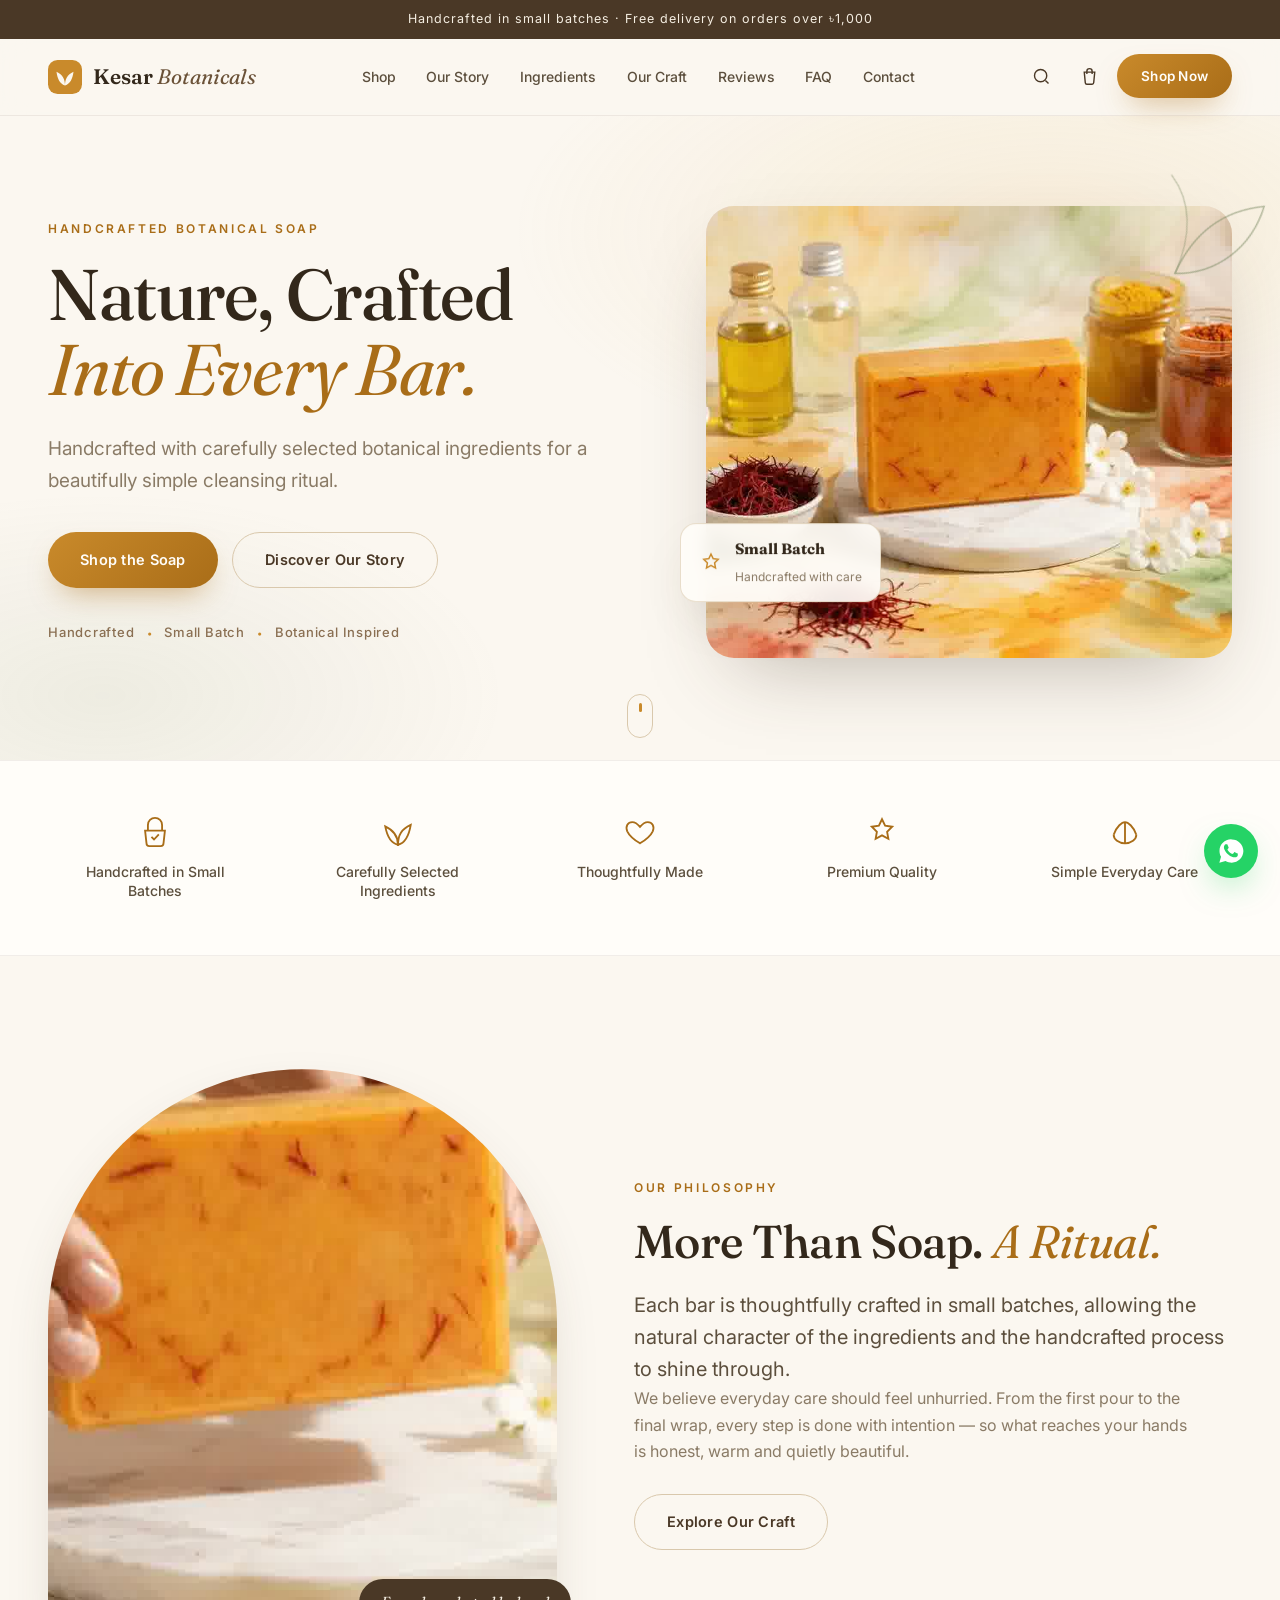
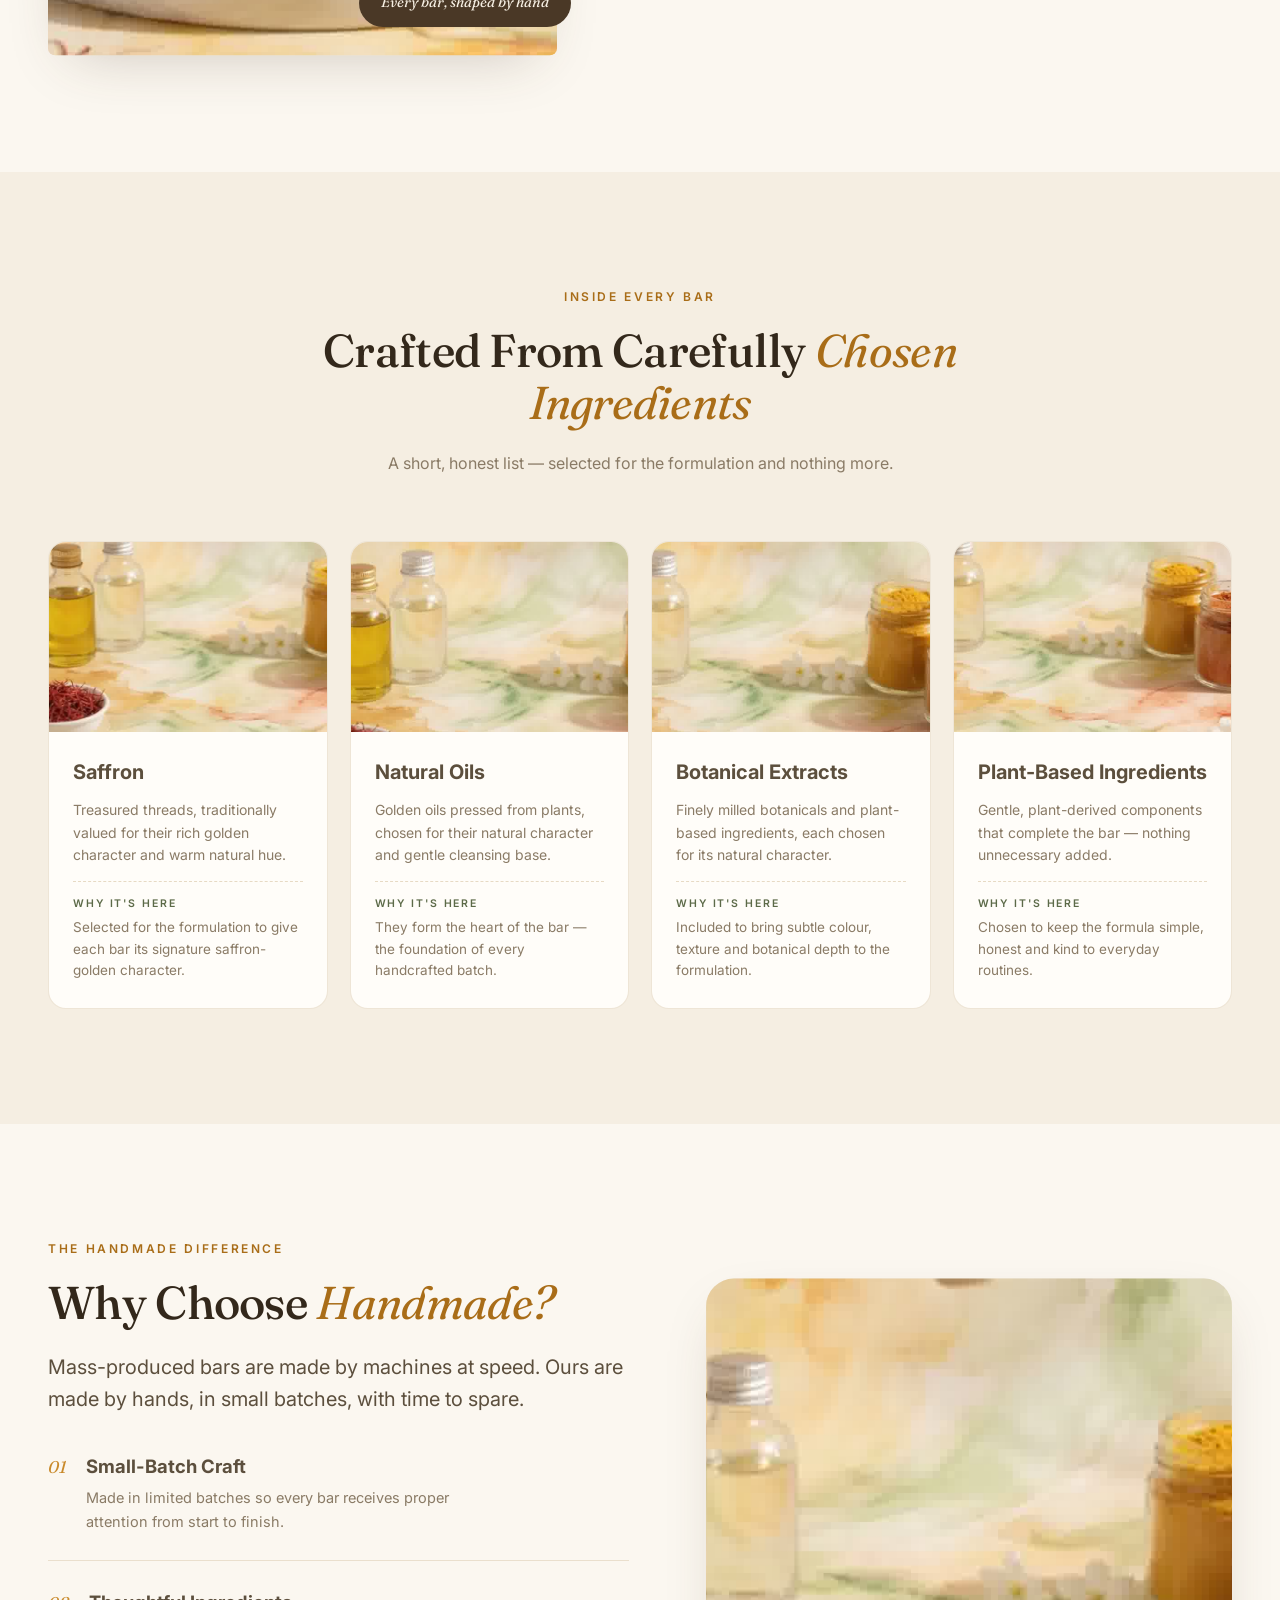
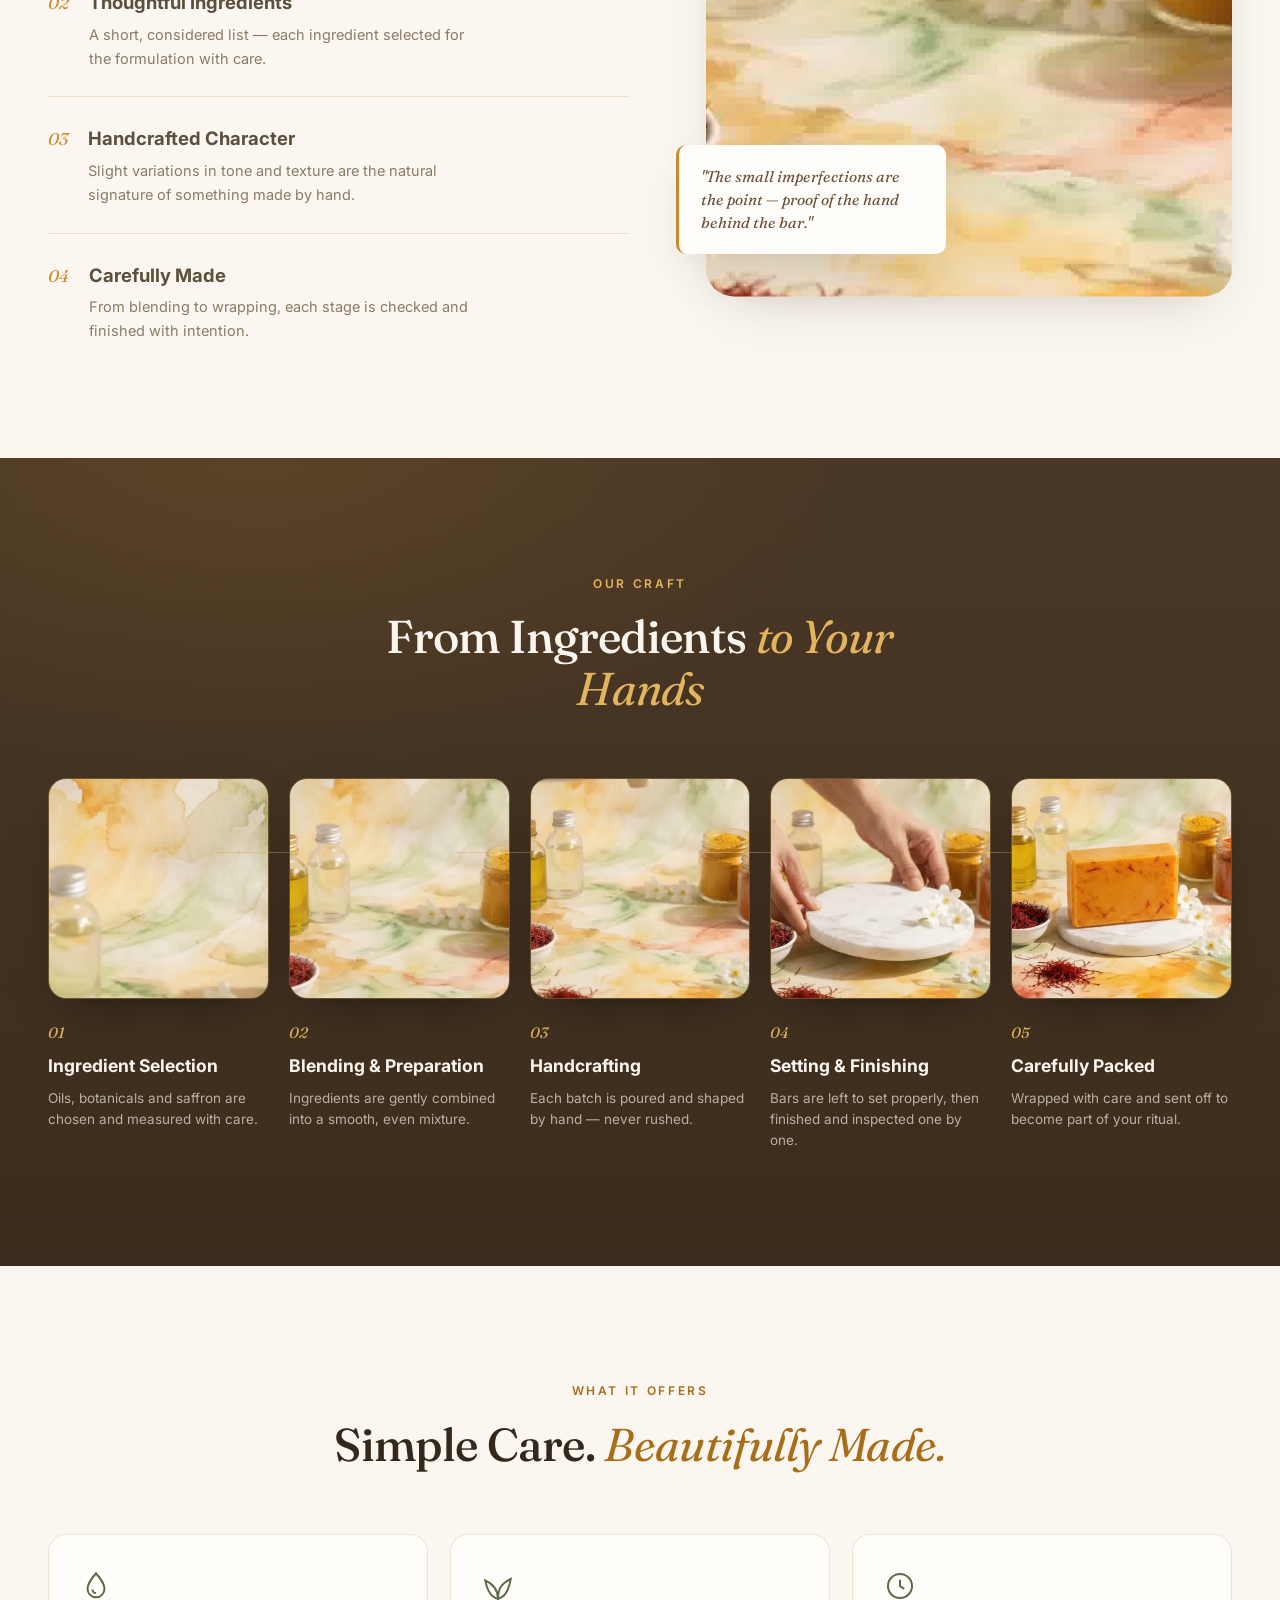
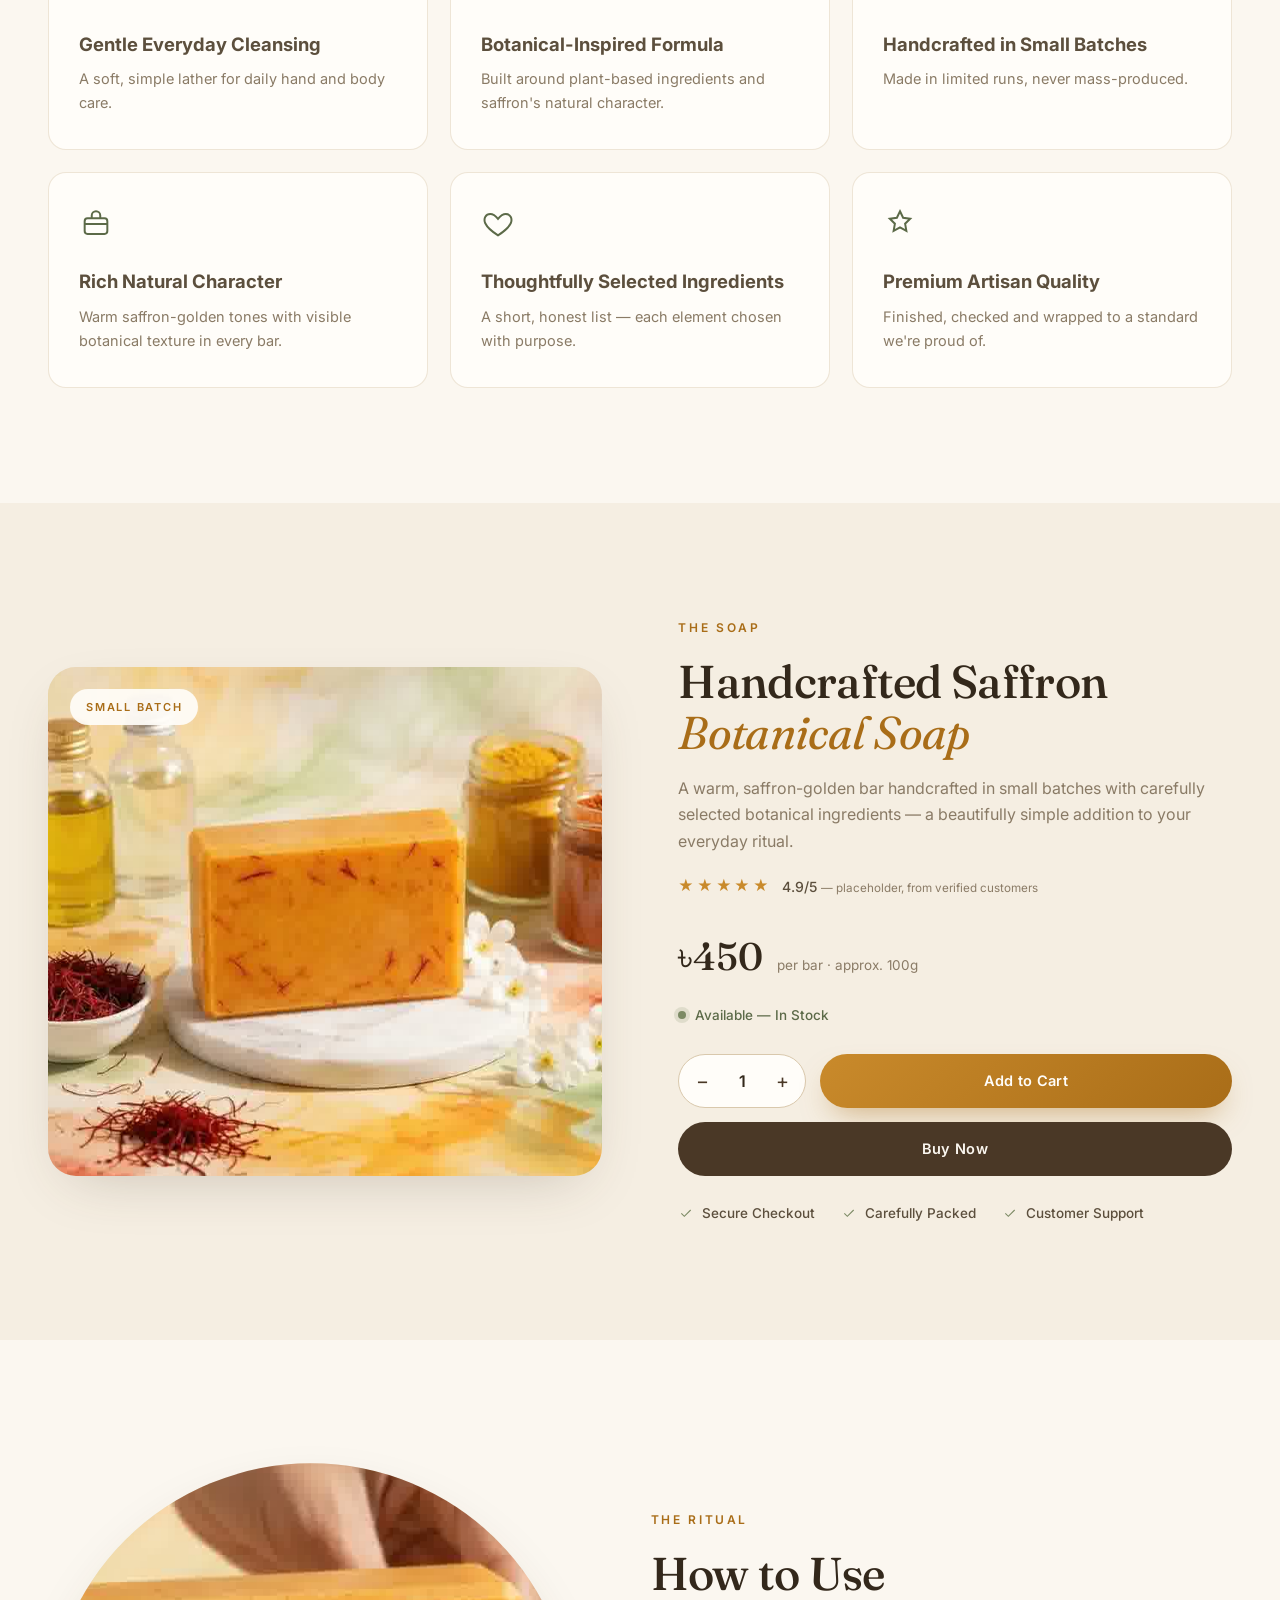
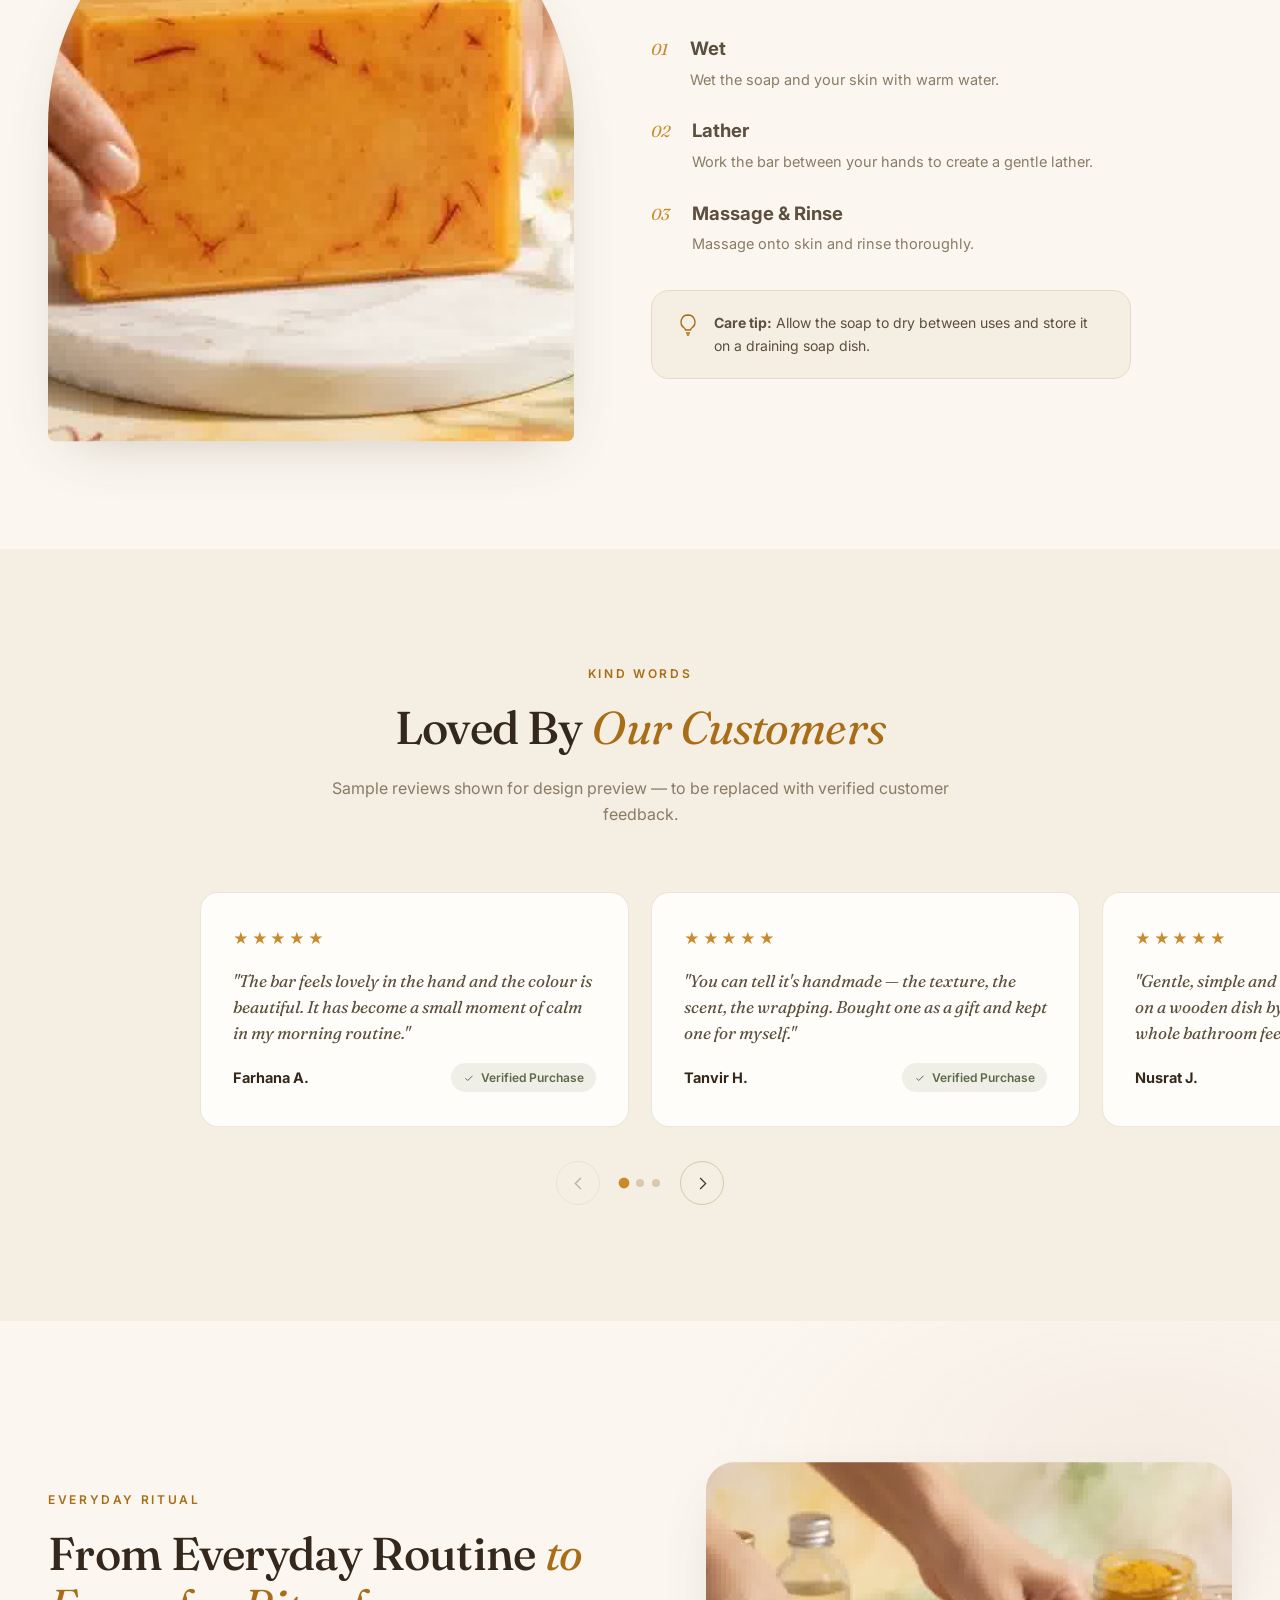
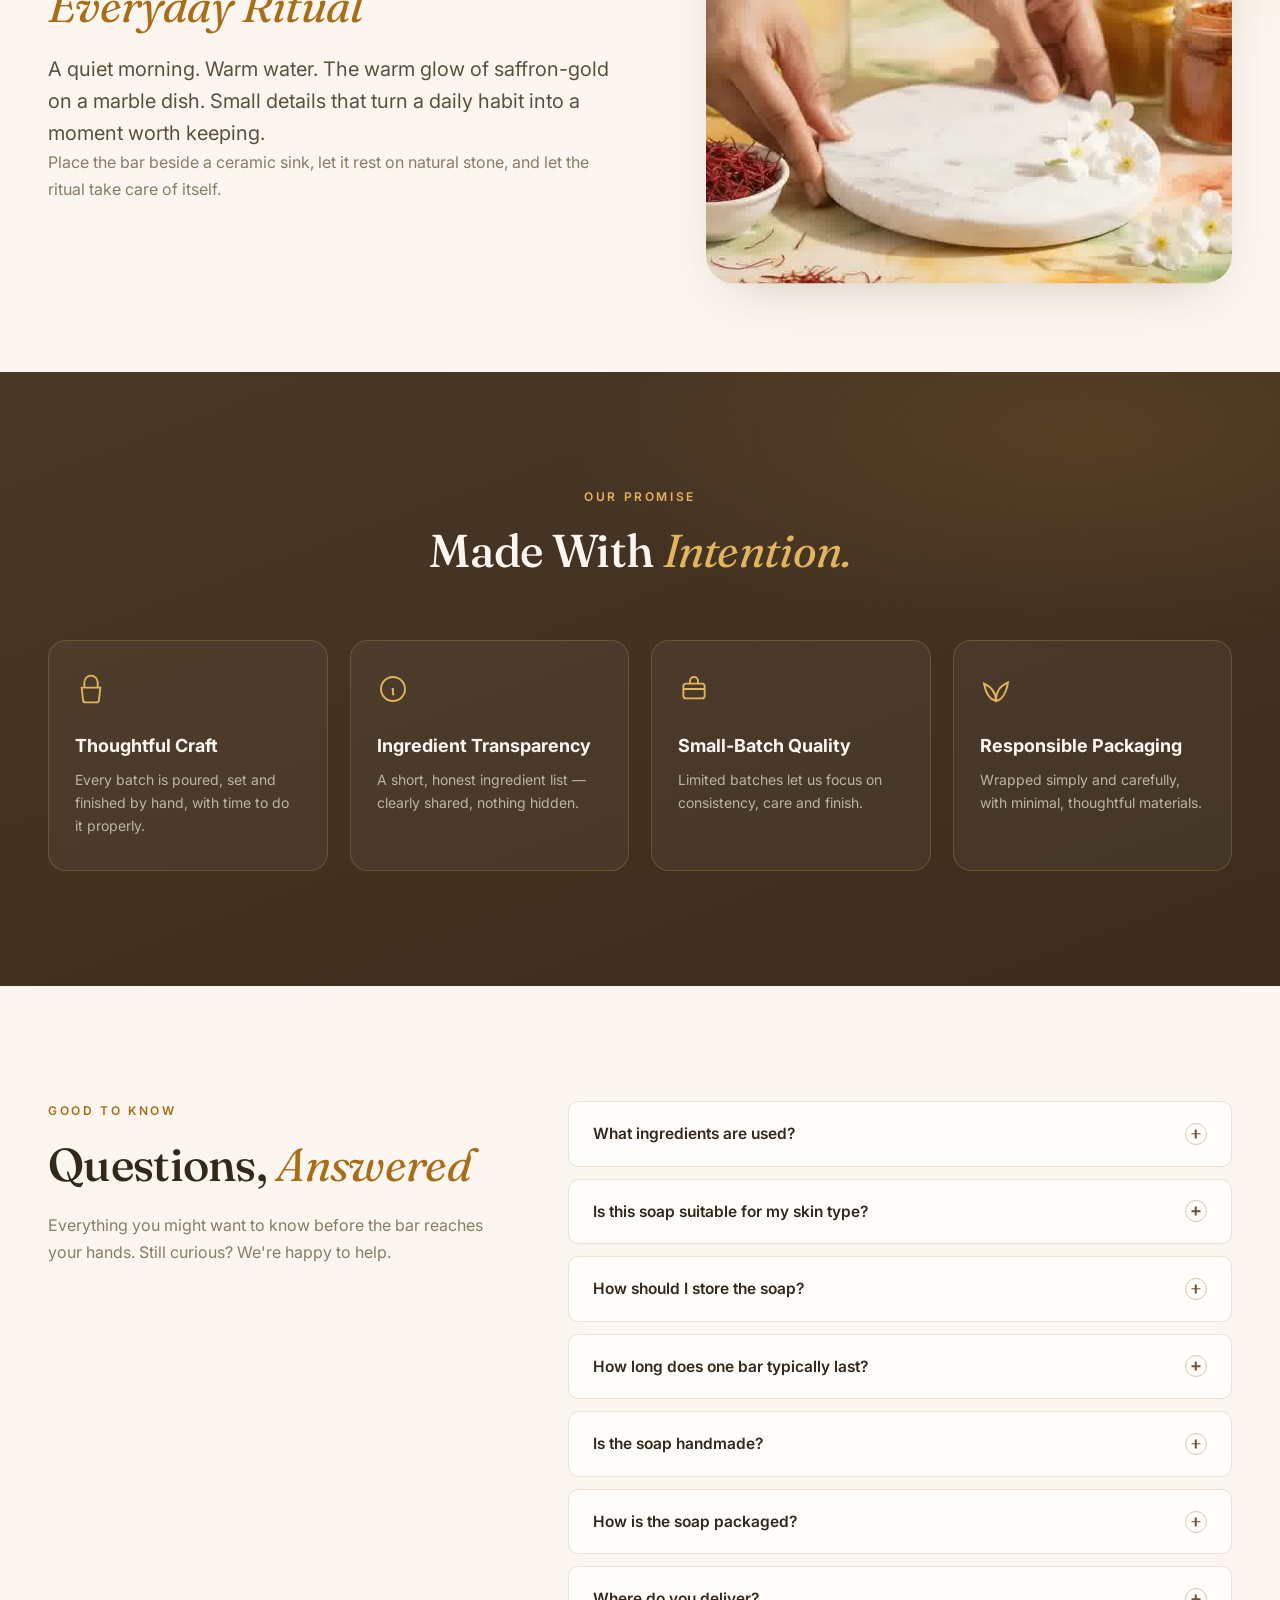
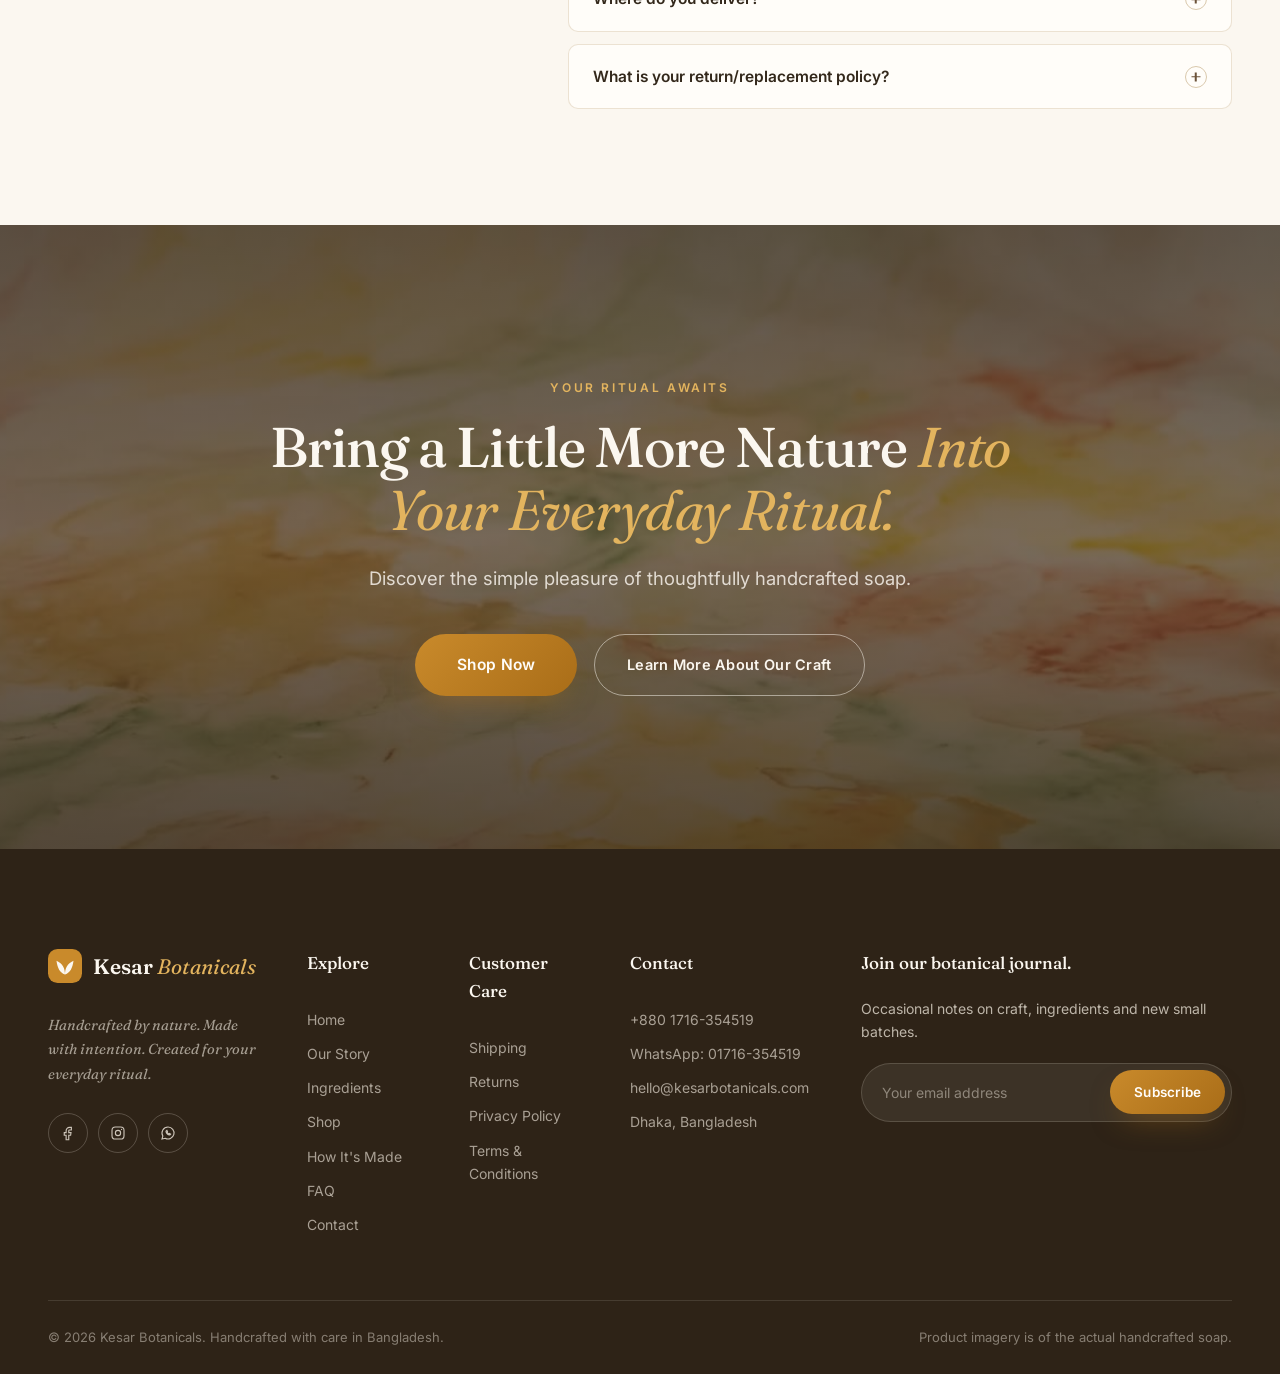
==== commit 114f63b0: "feat: add WhatsApp contact 01716354519 (footer, social link, floating chat button)" ====
--- a/index.html
+++ b/index.html
@@ -530,7 +530,7 @@
       <div class="footer__social">
         <a href="#" aria-label="Facebook"><svg viewBox="0 0 24 24" fill="none" stroke="currentColor" stroke-width="1.5"><path d="M14 8h2.5V4.5H14A4.5 4.5 0 0 0 9.5 9v2.5H7V15h2.5v6H13v-6h2.5l.5-3.5h-3V9a1 1 0 0 1 1-1z"/></svg></a>
         <a href="#" aria-label="Instagram"><svg viewBox="0 0 24 24" fill="none" stroke="currentColor" stroke-width="1.5"><rect x="4" y="4" width="16" height="16" rx="4.5"/><circle cx="12" cy="12" r="3.5"/><circle cx="16.8" cy="7.2" r=".8" fill="currentColor" stroke="none"/></svg></a>
-        <a href="#" aria-label="WhatsApp"><svg viewBox="0 0 24 24" fill="none" stroke="currentColor" stroke-width="1.5"><path d="M12 4a8 8 0 0 0-6.9 12L4 20l4.2-1A8 8 0 1 0 12 4z"/><path d="M9.3 9.5c.3 2.5 2.7 4.9 5.2 5.2l1-1.2-1.8-.9-.8.6a5.3 5.3 0 0 1-2.1-2.1l.6-.8-.9-1.8-1.2 1z"/></svg></a>
+        <a href="https://wa.me/8801716354519" target="_blank" rel="noopener" aria-label="WhatsApp"><svg viewBox="0 0 24 24" fill="none" stroke="currentColor" stroke-width="1.5"><path d="M12 4a8 8 0 0 0-6.9 12L4 20l4.2-1A8 8 0 1 0 12 4z"/><path d="M9.3 9.5c.3 2.5 2.7 4.9 5.2 5.2l1-1.2-1.8-.9-.8.6a5.3 5.3 0 0 1-2.1-2.1l.6-.8-.9-1.8-1.2 1z"/></svg></a>
       </div>
     </div>
 
@@ -555,7 +555,8 @@
 
     <div class="footer__col">
       <h4>Contact</h4>
-      <a href="tel:+8801XXXXXXXXX">+880 1XXX-XXXXXX</a>
+      <a href="tel:+8801716354519">+880 1716-354519</a>
+      <a href="https://wa.me/8801716354519" target="_blank" rel="noopener">WhatsApp: 01716-354519</a>
       <a href="mailto:hello@kesarbotanicals.com">hello@kesarbotanicals.com</a>
       <address>Dhaka, Bangladesh</address>
     </div>
@@ -577,6 +578,11 @@
   </div>
 </footer>
 
+<!-- ============ FLOATING WHATSAPP ============ -->
+<a class="wa-float" href="https://wa.me/8801716354519?text=Hi!%20I%27m%20interested%20in%20the%20Handcrafted%20Saffron%20Botanical%20Soap." target="_blank" rel="noopener" aria-label="Chat with us on WhatsApp">
+  <svg viewBox="0 0 24 24" fill="currentColor" aria-hidden="true"><path d="M12.04 2c-5.46 0-9.9 4.44-9.9 9.9 0 1.75.46 3.45 1.32 4.95L2 22l5.3-1.39c1.65.9 3.5 1.37 5.4 1.37h.01c5.46 0 9.9-4.44 9.9-9.9 0-2.64-1.03-5.13-2.9-7-1.87-1.87-4.36-2.9-7-2.9zm5.8 14.02c-.24.68-1.4 1.3-1.93 1.38-.52.08-1.17.11-1.89-.12-.44-.14-1-.32-1.71-.63-3.02-1.3-4.99-4.34-5.14-4.54-.15-.2-1.23-1.63-1.23-3.11 0-1.48.78-2.21 1.05-2.51.27-.3.6-.38.8-.38.2 0 .4 0 .57.01.18.01.43-.07.67.51.24.58.83 2.01.9 2.16.07.15.12.32.02.52-.1.2-.15.32-.3.5-.15.17-.31.39-.45.52-.15.15-.3.31-.13.61.17.3.76 1.25 1.63 2.03 1.12 1 2.06 1.31 2.36 1.46.3.15.47.13.65-.08.17-.2.75-.87.95-1.17.2-.3.4-.25.67-.15.27.1 1.7.8 1.99.95.27.15.45.22.52.35.07.12.07.7-.17 1.38z"/></svg>
+</a>
+
 <!-- ============ MOBILE STICKY CTA ============ -->
 <div class="sticky-cta" id="stickyCta">
   <div class="sticky-cta__info">
--- a/css/style.css
+++ b/css/style.css
@@ -1474,4 +1474,33 @@
   .step:last-child { max-width: 100%; }
   .promise__grid { grid-template-columns: 1fr; }
   .footer__grid { grid-template-columns: 1fr; }
-}+}
+
+/* ==========================================================================
+   FLOATING WHATSAPP BUTTON
+   ========================================================================== */
+.wa-float {
+  position: fixed;
+  right: 22px;
+  bottom: 22px;
+  z-index: 80;
+  width: 54px; height: 54px;
+  border-radius: 50%;
+  background: #25D366;
+  color: #FFFFFF;
+  display: flex;
+  align-items: center;
+  justify-content: center;
+  box-shadow: 0 14px 34px -12px rgba(37, 211, 102, .6);
+  transition: transform .35s var(--ease), box-shadow .35s var(--ease);
+}
+.wa-float:hover {
+  transform: translateY(-3px) scale(1.06);
+  box-shadow: 0 20px 44px -14px rgba(37, 211, 102, .7);
+}
+.wa-float svg { width: 28px; height: 28px; }
+
+@media (max-width: 760px) {
+  .wa-float { bottom: 96px; right: 16px; width: 50px; height: 50px; }
+  .wa-float svg { width: 26px; height: 26px; }
+}
